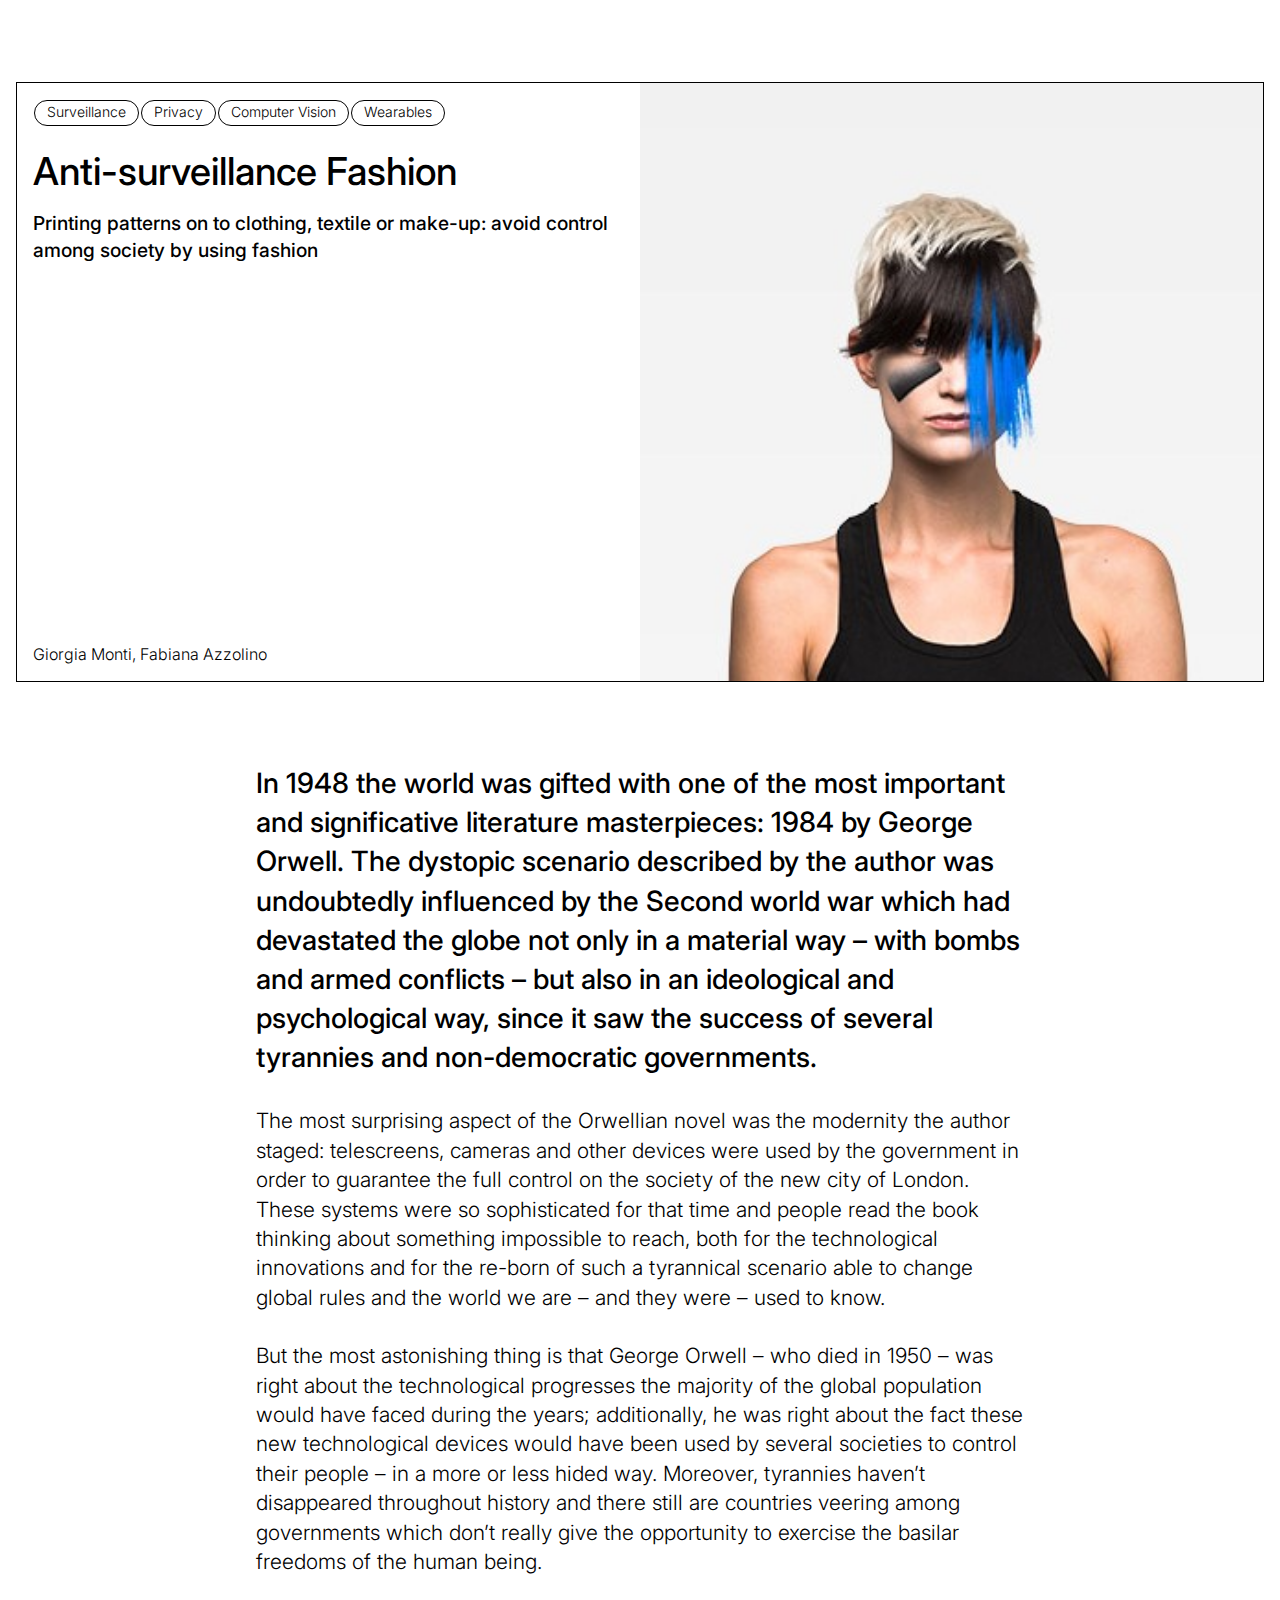
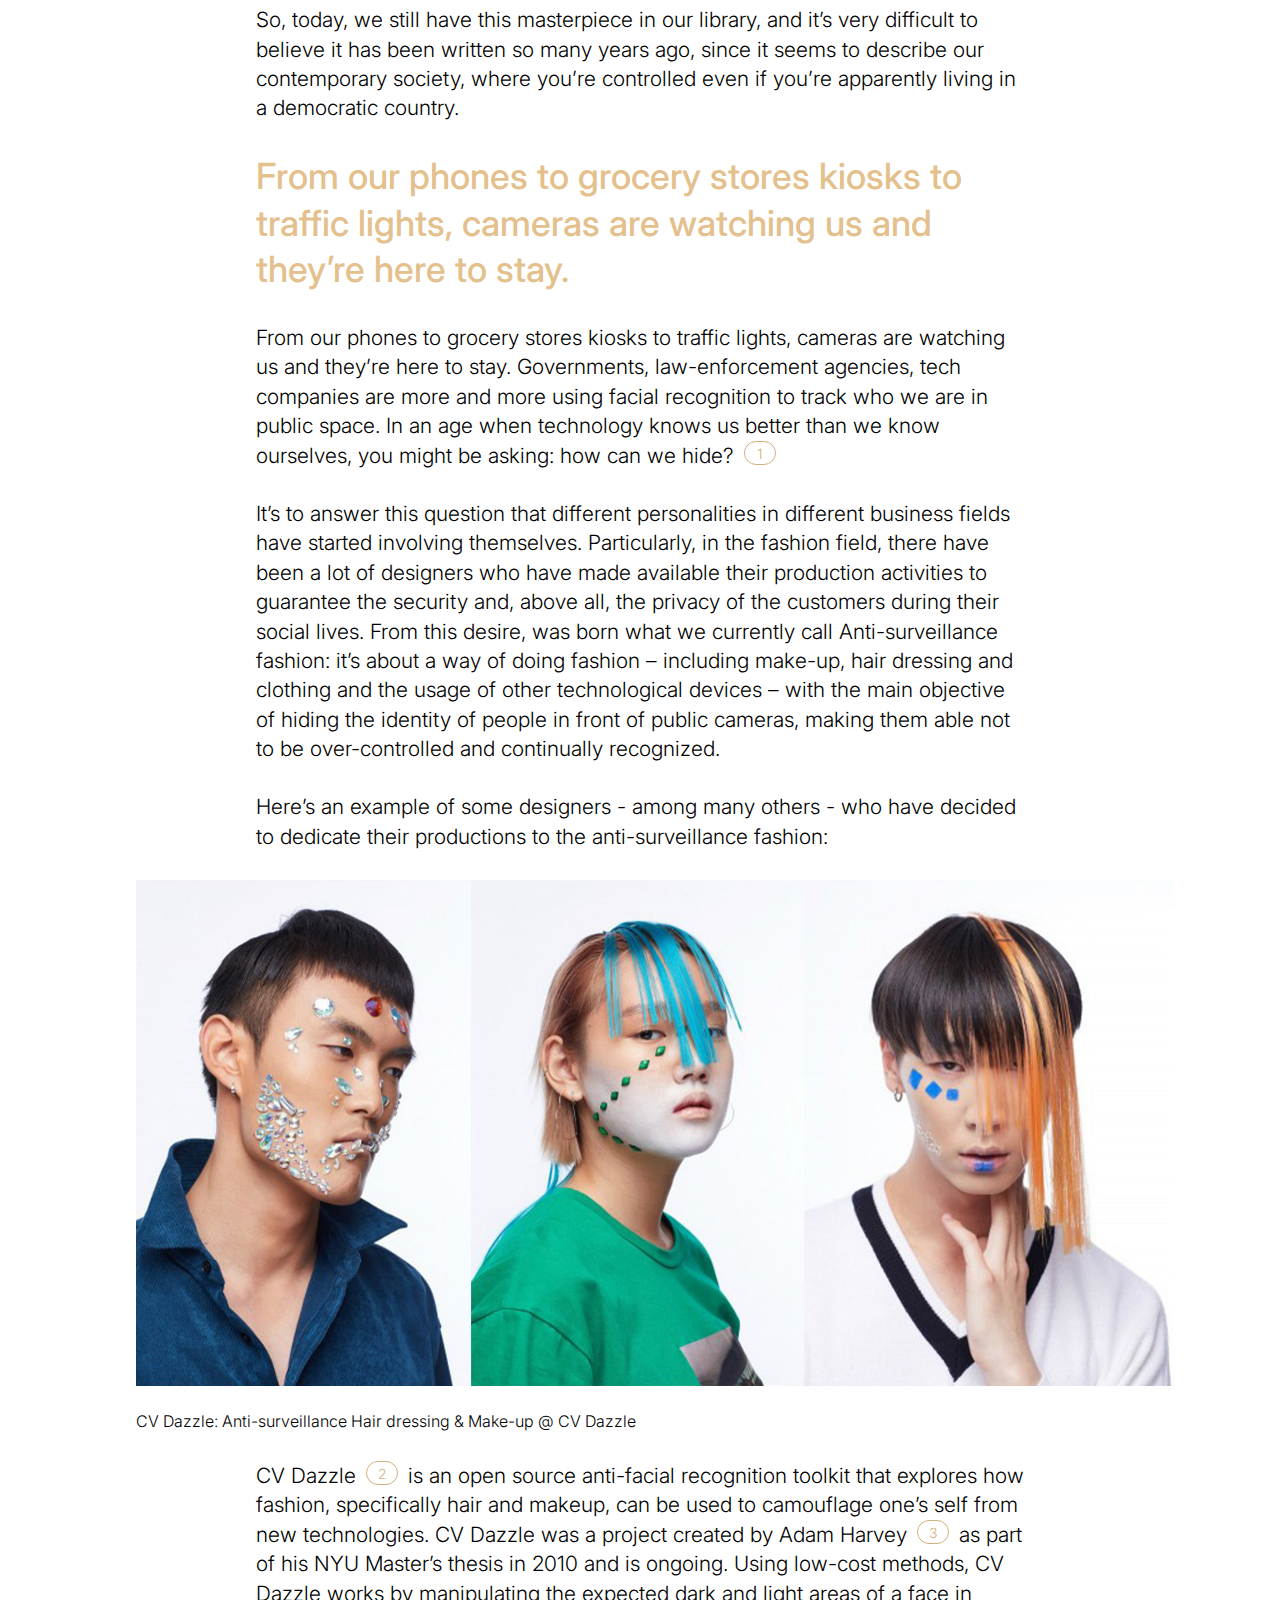
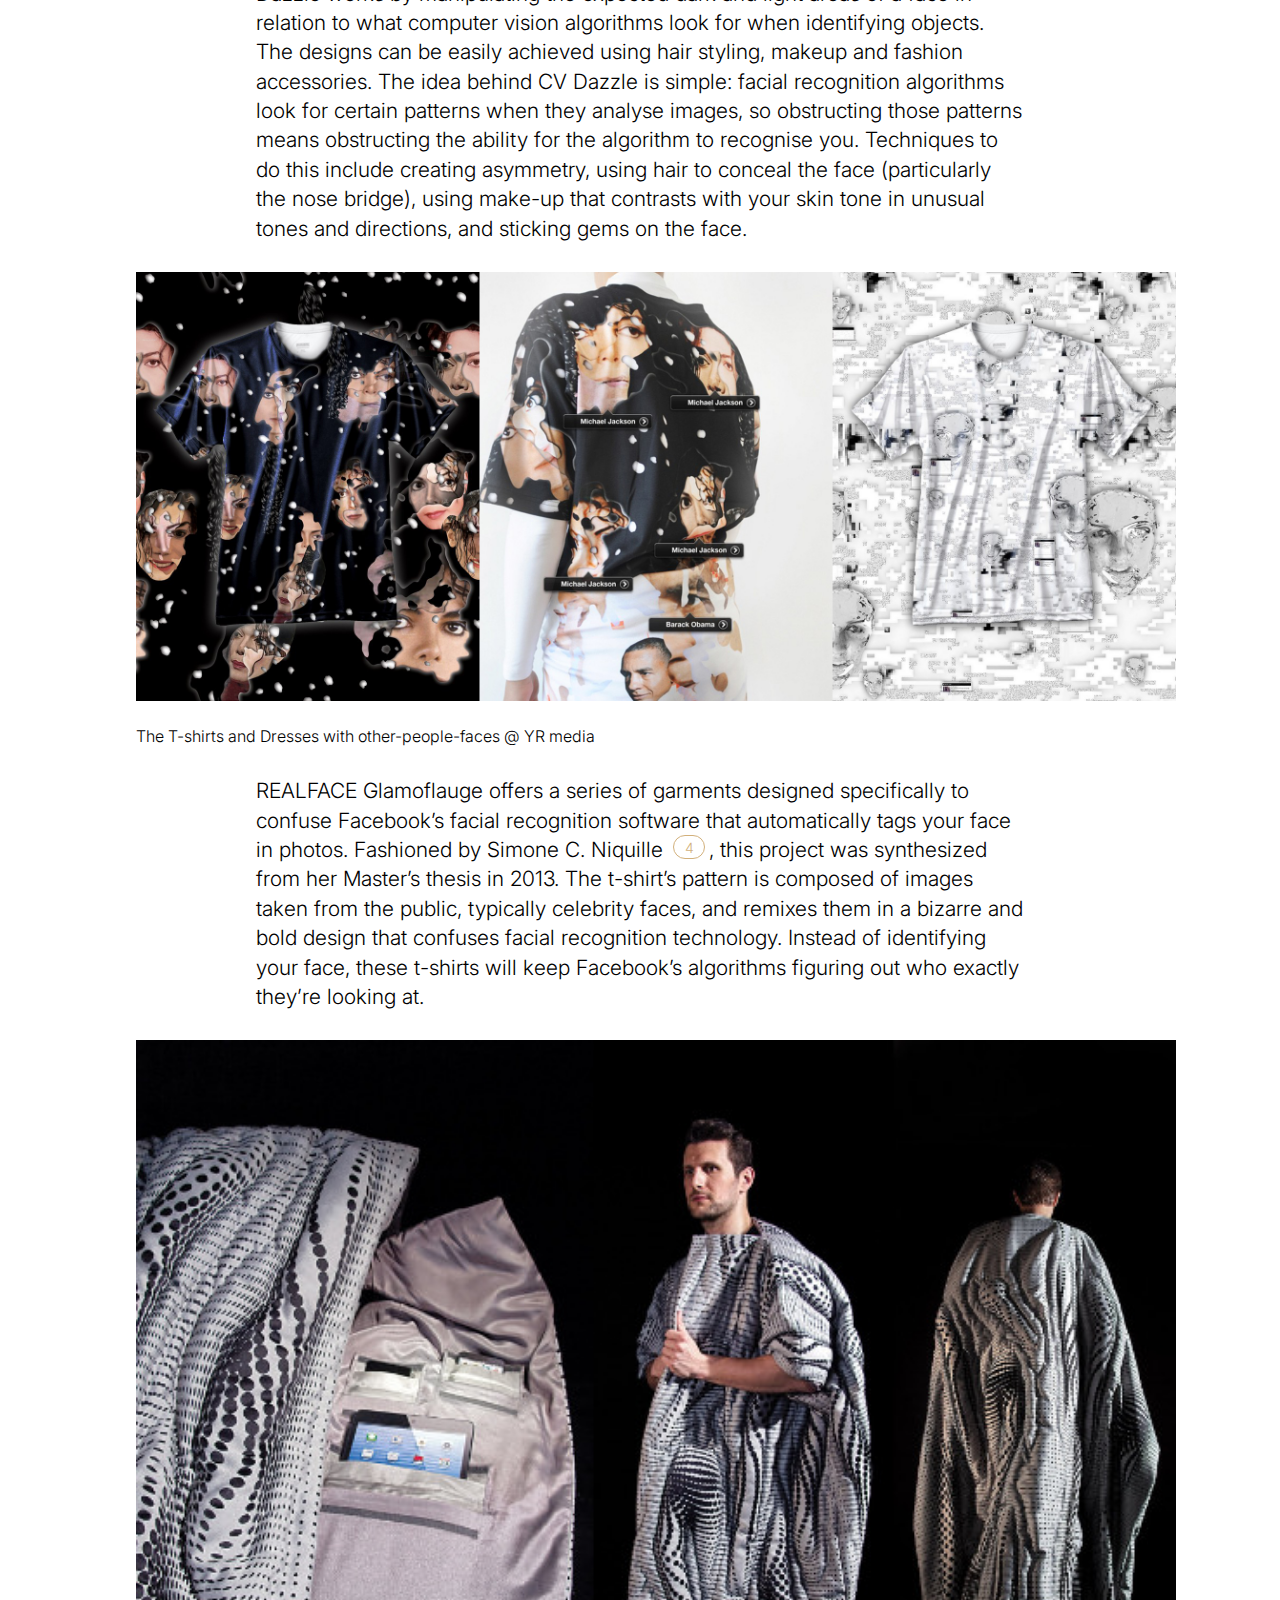
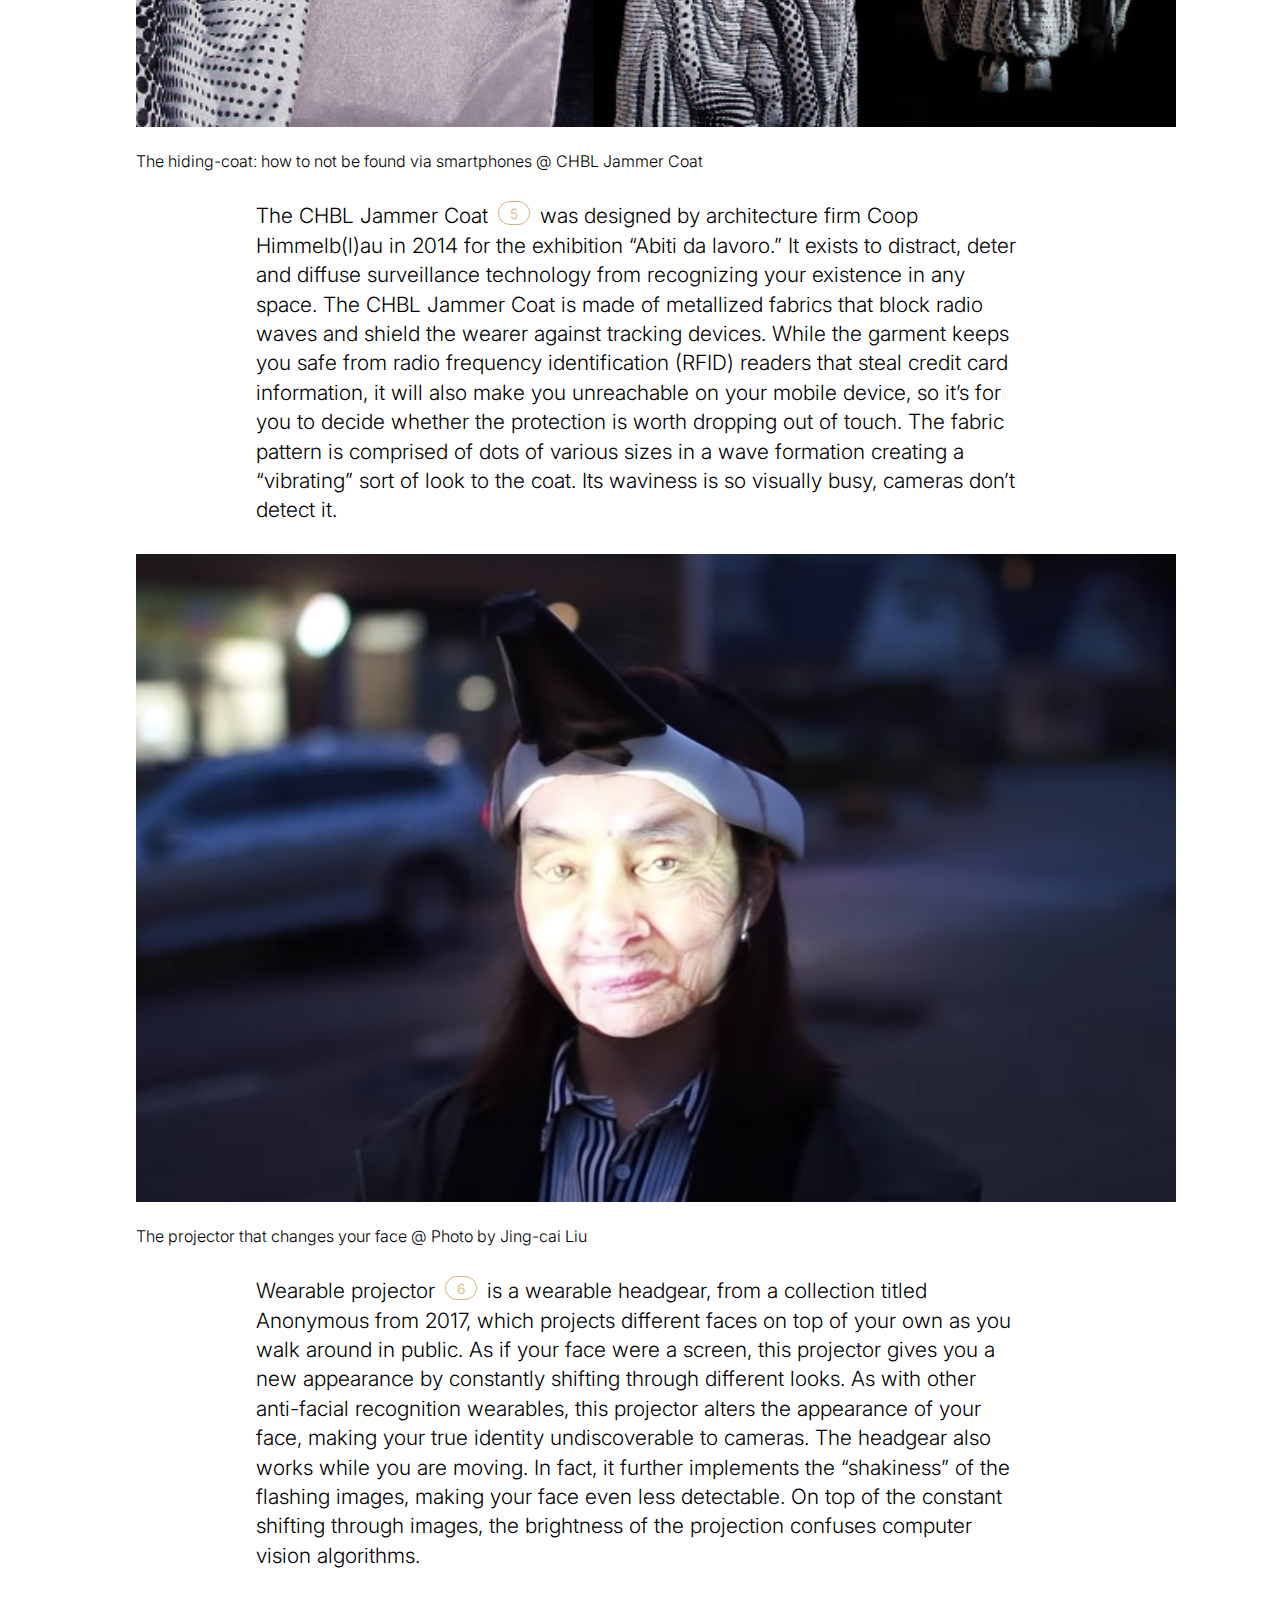
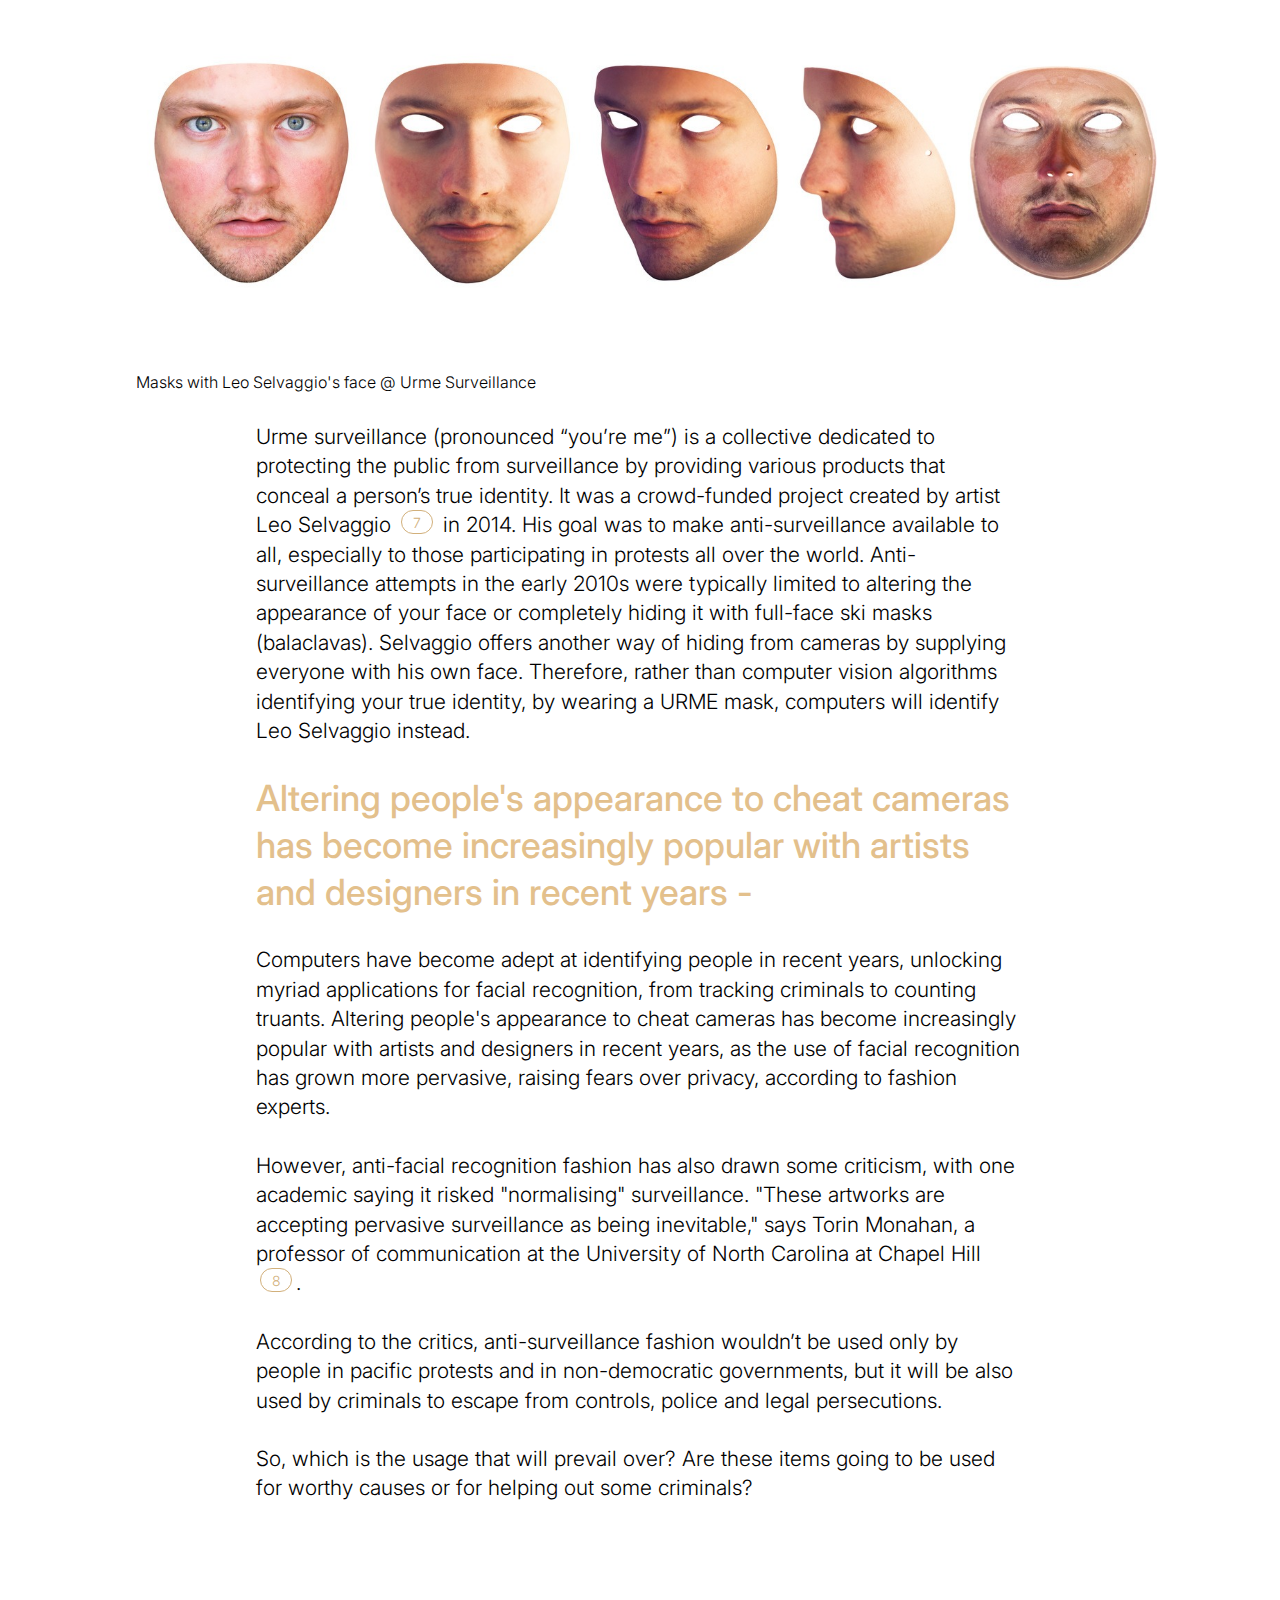
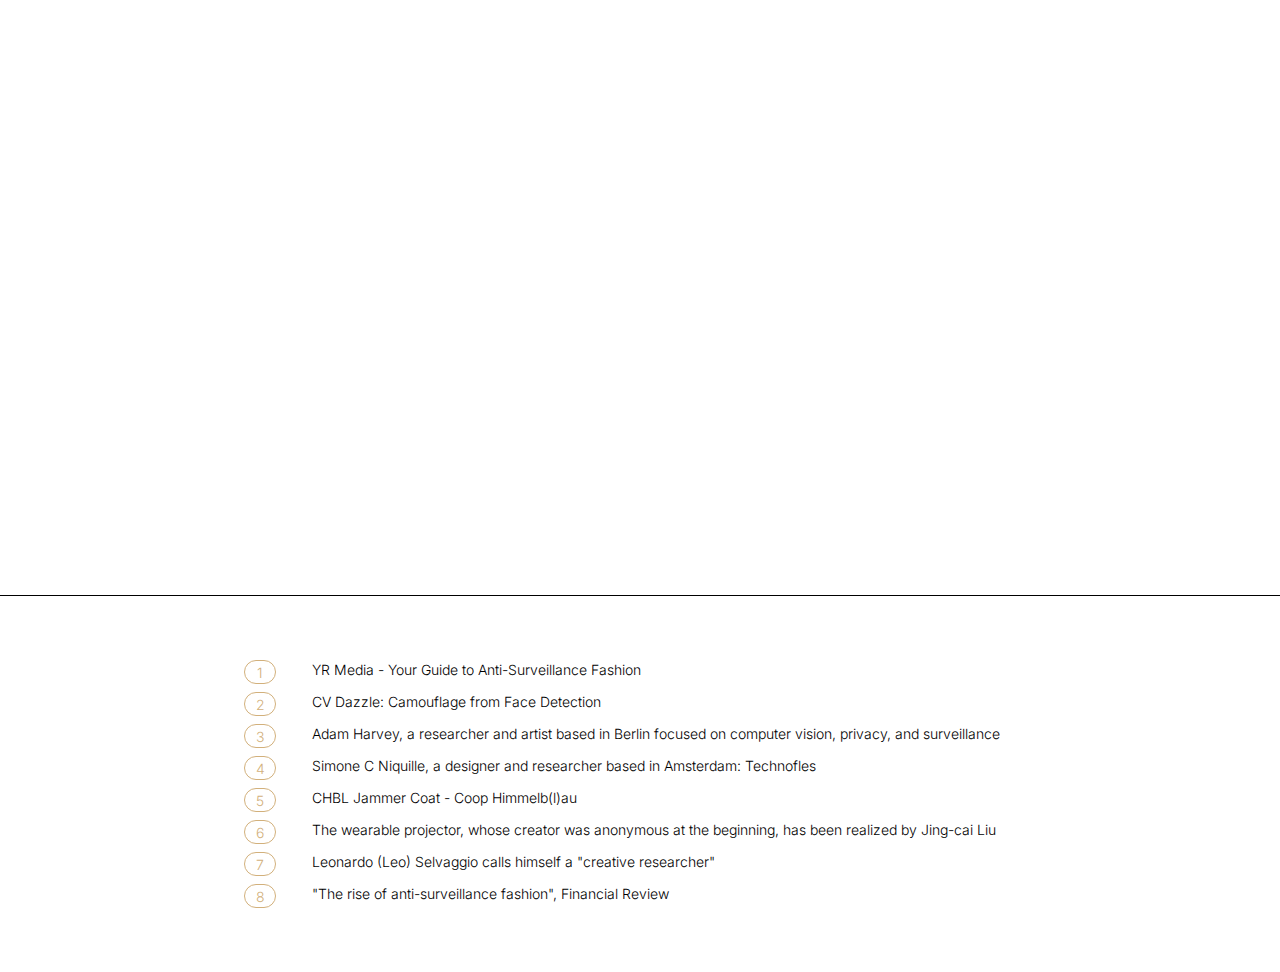
==== index.html @ 7fcd6064 "init" ====
<!DOCTYPE html>
<html lang="en">

<head>
	<meta charset="UTF-8" />
	<meta name="viewport" content="width=device-width, initial-scale=1.0" />
	<title>Anti-surveillance Fashion</title>
	<meta name="description" content="">

	<link rel="stylesheet" href="https://fonts.googleapis.com/css2?family=Inter:wght@300;500&display=swap">
	<link rel="stylesheet" href="css/style.css" />
	<link rel="stylesheet" href="css/colors.css" />

	<meta property="og:site_name" content="Networked Magazine">
	<meta property="og:url" content="micri2020.netlify.app">
	<meta property="og:title" content="Anti-surveillance Fashion">
	<meta property="og:description" content="Printing patterns on to clothing, textile or make-up: avoid control among society by using fashion">
	<meta property="og:type" content="website">
	<meta property="og:locale" content="en_US">
	<meta property="og:image" content="./assets/header_look1.jpg">

	<meta name="twitter:site" content="Networked Magazine">
	<meta name="twitter:title" content="Anti-surveillance Fashion">
	<meta name="twitter:description" content="Printing patterns on to clothing, textile or make-up: avoid control among society by using fashion">
	<meta name="twitter:creator" content="Gorgia Monti, Fabiana Azzolino">
	<meta name="twitter:card" content="summary">
	<meta name="twitter:image" content="./assets/header_look1.jpg">




</head>

<body>

	<header>
		<div class="header__content">

			<ul class="tags">
				<li>Surveillance</li>
				<li>Privacy</li>
				<li>Computer Vision</li>
				<li>Wearables</li>
			</ul>
			<h1>Anti-surveillance Fashion</h1>

			<h2>
				Printing patterns on to clothing, textile or make-up: avoid control among society by using fashion
			</h2>

			<p class="authors">
				<a href="mailto:giorgiamonts97@gmail.com">Giorgia Monti</a>,
				<a href="mailto:fabianaazzolino97@gmail.com">Fabiana Azzolino</a>
			</p>
		</div>
		<img class="header__cover" src="./assets/header_look1.jpg">
	</header>
	<article>
		<p class="intro">
			In 1948 the world was gifted with one of the most important and
			significative literature masterpieces: 1984 by George Orwell. The
			dystopic scenario described by the author was undoubtedly influenced by
			the Second world war which had devastated the globe not only in a
			material way – with bombs and armed conflicts – but also in an
			ideological and psychological way, since it saw the success of several
			tyrannies and non-democratic governments.
		</p>
		<p>
			The most surprising aspect of the Orwellian novel was the modernity the
			author staged: telescreens, cameras and other devices were used by the
			government in order to guarantee the full control on the society of the
			new city of London. These systems were so sophisticated for that time
			and people read the book thinking about something impossible to reach,
			both for the technological innovations and for the re-born of such a
			tyrannical scenario able to change global rules and the world we are –
			and they were – used to know.
		</p>

		<p>
			But the most astonishing thing is that George Orwell – who died in 1950
			– was right about the technological progresses the majority of the
			global population would have faced during the years; additionally, he
			was right about the fact these new technological devices would have been
			used by several societies to control their people – in a more or less
			hided way. Moreover, tyrannies haven’t disappeared throughout history
			and there still are countries veering among governments which don’t
			really give the opportunity to exercise the basilar freedoms of the
			human being.
		</p>

		<p>
			So, today, we still have this masterpiece in our library, and it’s very
			difficult to believe it has been written so many years ago, since it
			seems to describe our contemporary society, where you’re controlled even
			if you’re apparently living in a democratic country.
		</p>

		<h2 class="highlighted-text color__surveillance ">
			From our phones to grocery stores kiosks to traffic lights, cameras are
			watching us and they’re here to stay.
		</h2>

		<p>
			From our phones to grocery stores kiosks to traffic lights, cameras are
			watching us and they’re here to stay. Governments, law-enforcement
			agencies, tech companies are more and more using facial recognition to
			track who we are in public space. In an age when technology knows us
			better than we know ourselves, you might be asking: how can we hide?
			<a id="topnote1" href="#note1" class="note note__surveillance">1</a>
		</p>

		<p>
			It’s to answer this question that different personalities in different
			business fields have started involving themselves. Particularly, in the
			fashion field, there have been a lot of designers who have made
			available their production activities to guarantee the security and,
			above all, the privacy of the customers during their social lives. From
			this desire, was born what we currently call Anti-surveillance fashion:
			it’s about a way of doing fashion – including make-up, hair dressing and
			clothing and the usage of other technological devices – with the main
			objective of hiding the identity of people in front of public cameras,
			making them able not to be over-controlled and continually recognized.
		</p>

		<p>
			Here’s an example of some designers - among many others - who have
			decided to dedicate their productions to the anti-surveillance fashion:
		</p>

		<figure class="CV Dazzle">
			<img src="./assets/cv_dazzle.jpg" alt="CV Dazzle" />
			<figcaption>
				CV Dazzle: Anti-surveillance Hair dressing & Make-up @
				<a href="https://cvdazzle.com/">CV Dazzle</a>
			</figcaption>
		</figure>

		<p>
			CV Dazzle <a id="topnote2" href="#note2" class="note note__surveillance">2</a> is an open source
			anti-facial recognition toolkit that explores how fashion, specifically
			hair and makeup, can be used to camouflage one’s self from new
			technologies. CV Dazzle was a project created by Adam Harvey
			<a id="topnote3" href="#note3" class="note note__surveillance">3</a> as part of his NYU Master’s thesis
			in 2010 and is ongoing. Using low-cost methods, CV Dazzle works by
			manipulating the expected dark and light areas of a face in relation to
			what computer vision algorithms look for when identifying objects. The
			designs can be easily achieved using hair styling, makeup and fashion
			accessories. The idea behind CV Dazzle is simple: facial recognition
			algorithms look for certain patterns when they analyse images, so
			obstructing those patterns means obstructing the ability for the
			algorithm to recognise you. Techniques to do this include creating
			asymmetry, using hair to conceal the face (particularly the nose
			bridge), using make-up that contrasts with your skin tone in unusual
			tones and directions, and sticking gems on the face.
		</p>

		<figure class="Realface Glamouflage">
			<img src="./assets/realface_glamoflauge.jpg" alt="Realface Glamoflauge" />
			<figcaption>
				The T-shirts and Dresses with other-people-faces @
				<a href="https://yr.media/tech/guide-to-anti-surveillance-fashion/">YR media</a>
			</figcaption>
		</figure>

		<p>
			REALFACE Glamoflauge offers a series of garments designed specifically
			to confuse Facebook’s facial recognition software that automatically
			tags your face in photos. Fashioned by Simone C. Niquille
			<a id="topnote4" href="#note4" class="note note__surveillance">4</a>, this project was synthesized from
			her Master’s thesis in 2013. The t-shirt’s pattern is composed of images
			taken from the public, typically celebrity faces, and remixes them in a
			bizarre and bold design that confuses facial recognition technology.
			Instead of identifying your face, these t-shirts will keep Facebook’s
			algorithms figuring out who exactly they’re looking at.
		</p>

		<figure class="CHBL">
			<img src="./assets/chbl_jammer_coat.jpg" alt="The CHBL Jammer Coat" />
			<figcaption>
				The hiding-coat: how to not be found via smartphones @
				<a href="http://www.coop-himmelblau.at/architecture/projects/chbl-jammer-coat">CHBL Jammer Coat</a>
			</figcaption>
		</figure>

		<p>
			The CHBL Jammer Coat <a id="topnote5" href="#note5" class="note note__surveillance">5</a> was designed by
			architecture firm Coop Himmelb(l)au in 2014 for the exhibition “Abiti da
			lavoro.” It exists to distract, deter and diffuse surveillance
			technology from recognizing your existence in any space. The CHBL Jammer
			Coat is made of metallized fabrics that block radio waves and shield the
			wearer against tracking devices. While the garment keeps you safe from
			radio frequency identification (RFID) readers that steal credit card
			information, it will also make you unreachable on your mobile device, so
			it’s for you to decide whether the protection is worth dropping out of
			touch. The fabric pattern is comprised of dots of various sizes in a
			wave formation creating a “vibrating” sort of look to the coat. Its
			waviness is so visually busy, cameras don’t detect it.
		</p>

		<figure class="Wearable Projector">
			<img src="./assets/wearable_projector.jpeg" alt="Wearable Projector" />
			<figcaption>
				The projector that changes your face @ Photo by Jing-cai Liu
			</figcaption>
		</figure>

		<p>
			Wearable projector <a id="topnote6" href="#note6" class="note note__surveillance">6</a> is a wearable
			headgear, from a collection titled Anonymous from 2017, which projects
			different faces on top of your own as you walk around in public. As if
			your face were a screen, this projector gives you a new appearance by
			constantly shifting through different looks. As with other anti-facial
			recognition wearables, this projector alters the appearance of your
			face, making your true identity undiscoverable to cameras. The headgear
			also works while you are moving. In fact, it further implements the
			“shakiness” of the flashing images, making your face even less
			detectable. On top of the constant shifting through images, the
			brightness of the projection confuses computer vision algorithms.
		</p>

		<figure class="Urme">
			<img src="./assets/urme_surveillance.jpeg" alt="Urme Surveillance" />
			<figcaption>
				Masks with Leo Selvaggio's face @
				<a href="http://www.urmesurveillance.com/">Urme Surveillance</a>
			</figcaption>
		</figure>

		<p>
			Urme surveillance (pronounced “you’re me”) is a collective dedicated to
			protecting the public from surveillance by providing various products
			that conceal a person’s true identity. It was a crowd-funded project
			created by artist Leo Selvaggio <a id="topnote7" href="#note7" class="note note__surveillance">7</a> in
			2014. His goal was to make anti-surveillance available to all,
			especially to those participating in protests all over the world.
			Anti-surveillance attempts in the early 2010s were typically limited to
			altering the appearance of your face or completely hiding it with
			full-face ski masks (balaclavas). Selvaggio offers another way of hiding
			from cameras by supplying everyone with his own face. Therefore, rather
			than computer vision algorithms identifying your true identity, by
			wearing a URME mask, computers will identify Leo Selvaggio instead.
		</p>

		<h2 class="highlighted-text color__surveillance ">
			Altering people's appearance to cheat cameras has become increasingly
			popular with artists and designers in recent years -
		</h2>

		<p>
			Computers have become adept at identifying people in recent years,
			unlocking myriad applications for facial recognition, from tracking
			criminals to counting truants. Altering people's appearance to cheat
			cameras has become increasingly popular with artists and designers in
			recent years, as the use of facial recognition has grown more pervasive,
			raising fears over privacy, according to fashion experts.
		</p>

		<p>
			However, anti-facial recognition fashion has also drawn some criticism,
			with one academic saying it risked "normalising" surveillance. "These
			artworks are accepting pervasive surveillance as being inevitable," says
			Torin Monahan, a professor of communication at the University of North
			Carolina at Chapel Hill <a id="topnote8" href="#note8" class="note note__surveillance">8</a>.
		</p>

		<p>
			According to the critics, anti-surveillance fashion wouldn’t be used
			only by people in pacific protests and in non-democratic governments,
			but it will be also used by criminals to escape from controls, police
			and legal persecutions.
		</p>

		<p>
			So, which is the usage that will prevail over? Are these items going to
			be used for worthy causes or for helping out some criminals?
		</p>


		<iframe
		height="560"
		width="100%"
		frameborder="none"
		src="https://www.are.na/iulm-vms-2020/ultra-touch/embed"
		allowfullscreen
	  ></iframe>






	</article>
	<footer>
		<ul class="notes">
			<li>
				<a href="#topnote1" id="note1" class="note note__surveillance">1</a>
				<a href="https://yr.media/tech/guide-to-anti-surveillance-fashion/">
					YR Media - Your Guide to Anti-Surveillance Fashion</a>
			</li>
			<li>
				<a href="#topnote2" id="note2" class="note note__surveillance">2</a>
				<a href="https://cvdazzle.com/">CV Dazzle: Camouflage from Face Detection</a>
			</li>
			<li>
				<a href="#topnote3" id="note3" class="note note__surveillance">3</a>

				<a href="https://ahprojects.com/">Adam Harvey, a researcher and artist based in Berlin focused on
					computer vision, privacy, and surveillance</a>
			</li>
			<li>
				<a href="#topnote4" id="note4" class="note note__surveillance">4</a>
				<a href="https://technofle.sh/"> Simone C Niquille, a designer and researcher based in Amsterdam:
					Technofles</a>
			</li>
			<li>
				<a href="#topnote5" id="note5" class="note note__surveillance">5</a>
				<a href="http://www.coop-himmelblau.at/architecture/projects/chbl-jammer-coat">CHBL Jammer Coat - Coop
					Himmelb(l)au</a>
			</li>
			<li>
				<a href="#topnote6" id="note6" class="note note__surveillance">6</a>
				<a href="http://jingcailiu.com/?portfolio=wearable-face-projector">The wearable projector, whose creator
					was anonymous at the
					beginning, has been realized by Jing-cai Liu</a>
			</li>
			<li>
				<a href="#topnote7" id="note7" class="note note__surveillance">7</a>
				<a href="http://leoselvaggio.com/">
					Leonardo (Leo) Selvaggio calls himself a "creative researcher"</a>
			</li>
			<li>
				<a href="#topnote8" id="note8" class="note note__surveillance">8</a>
				<a
					href="https://www.afr.com/life-and-luxury/arts-and-culture/the-rise-of-anti-surveillance-fashion-20190927-p52voc">"The
					rise of anti-surveillance fashion", Financial Review</a>
			</li>
		</ul>
	</footer>

	</article>
</body>

</html>
---- css/style.css ----
html {
  scroll-behavior: smooth;
}

body {
  margin: 0;
  font-family: 'Inter', sans-serif;
  font-size: 21px;
	font-size: clamp(16px, 3vw, 21px);
  line-height: 1.4;
  font-weight: 300;
}

* {
	box-sizing: border-box;
}

nav {
	position: fixed;
	top:0;
	left: 0px;
	right: 0px;

	height: 48px;
	margin: 16px;


	display: flex;
	justify-content: center;
	align-items: center;

	overflow: hidden;
	z-index: 100;

	background-color: #fff;
	border-radius:6px;
	border: 1px solid black;
}

#nav--progress-bar {
  height: 100%;
  width: 0%;
  position: absolute;
  left:0;
  z-index: 0;
}


.nav__home{
	display: block;
  position: absolute;
  left: 16px;
  top: 13px;
  border: 1px solid currentColor;
  width: 22px;
  height: 22px;
  transition: all 0.3s ease;
  border-radius: 50%;
  z-index: 5;
}

.nav__home:hover{
  background-color: #222;

}

.nav__title {
  font-size: 21px;
  font-size: clamp(16px, 3vw, 21px);
  white-space: nowrap;
  overflow: hidden;
  text-overflow: ellipsis;
	font-weight: 300;
  margin: 0 16px;
  z-index: 5;
}

nav svg {
  vertical-align: middle;
  height: 30px;
  width: 30px;
}

.nav__prev {
  transform: scaleX(-1);
}
.nav__next {
   z-index: 5;
}







.about--icon{
  font-size: 15px;
  text-align: center;
  line-height: 25px;
  display: inline-block;
  vertical-align: middle;
  border: 1px solid black;
  border-radius: 50%;
  width: 25px;
  height: 25px;
  transition: all 0.3s ease;

}

.about--icon:hover{
  background: black;
  color: white;
}

header {
	display:flex;
	min-height: 500px;
	height: 66.66vmin;
	margin: 82px 16px;

	border: 1px solid currentColor;
}

.header__cover {
  width: 50%;
}

 header  img {
  object-fit: cover;
  object-position: center;
  margin: 0;
  padding: 0;
}

.header__content {
	width: 50%;
	display: flex;
	flex-direction: column;
	padding: 16px;

	/* padding-top:100px; */

}

header h1 {
  font-size: 42px;
  font-size: clamp(28px, 3vw, 74px);
  line-height: 1.2;
  font-weight: 500;
  margin: 0;

}

header h2 {
  font-size: 32px;
  font-size: clamp(19px, 1.5vw, 28px);
  font-weight: 500;
  max-width: 700px;
}

.authors {
  font-size: 16px;
  margin-top: auto;
  margin-bottom: 0;
}
.tags {
  margin-top: 0;
  display: flex;
  flex-wrap: wrap;
}

ul {
  list-style: none;
  padding-left: 0;
}

.tags li {
  margin: 1px;
  padding: 0 12px;
  border-radius: 15px;
  border: 1px solid currentColor;
  font-weight: 300;
  height: 26px;
  line-height: 22px;
  font-size: 14px;
}


article {
  max-width: 800px;
  margin: 0 auto;
  padding: 0 16px;
}

a {
  color: currentColor;
  text-decoration: none;
}
a:hover {
  text-decoration: none;
}

p {
  margin: 29px 0;
}

.intro {
  font-size: 28px;
  font-weight: 500;
}


.highlighted-text {
	font-size: clamp(24px, 3vw, 36px);

  line-height: 1.3;
  font-weight: 500;
  color: lightslategrey;

}

figure img {
  width: 100%;
  height: auto;
  max-height: 100vh;
  object-fit: cover;

}

figure {
  width: 1040px;
  transform: translateX(-120px);
  height: auto;
  display: block;
  margin: auto;
}

figcaption {
  font-size: 16px;
  margin: 16px auto;
  /* color: lightslategrey; */
}


.embed-content {
position: relative;
padding-bottom: 56.25%;
height: 0;
overflow: hidden;
max-width: 100%;
}

.embed-content iframe {
position: absolute;
top: 0;
left: 0;
width: 100%;
height: 100%;
}

/* Footer e annotazioni */

footer {
  border-top: 1px solid currentColor;
  margin-top: 96px;
  padding: 16px;
}

.note {
  display: inline-block;
  color: currentColor;
  border: 1px solid currentColor;
  border-radius: 16px;
  min-width: 32px;
  height: 24px;
  text-align: center;
  font-size: 14px;
  line-height: 24px;
  vertical-align: top;
  margin: 0 0.25rem;
}

.note:hover {
  /* background-color: currentColor;
  color: white; */
  text-decoration: none;
}


footer ul  {
  margin: 48px 0;
}

.notes li {
  max-width: 800px;
  display: flex;
  margin: 8px auto;
  font-size: 14px;
}

.notes li a {
  /* color: currentColor; */
}

.notes li .note {
  margin-right: 36px;
}

@media (max-width:1024px)  {
  figure {
    width: 100%;
    transform: translateX(0);
  }

  header {
    display: flex;
    flex-flow: row wrap;
	height: auto;
  margin: 82px 16px;

  }
  header .header__content,
  header .header__cover
{
	width: 100%;
  min-height: calc(50vh - 50px);

}




	/* editorial trick */
	h1 br{
		display: none;
  }
  
  h1 {
    font-size: 28px;
    font-size: clamp(28px, 3vw, 74px);
  }

  .intro {
    font-size: 24px;
    font-size: clamp(24px, 3vw, 36px);
  
    line-height: 1.3;
    font-weight: 500;
    
  }

  .note {

    vertical-align: middle;
    border-radius: 14px;
    min-width: 26px;
    height: 20px;

    font-size: 11px;
    line-height: 19px;

    margin: 0 0.25rem;
  }





}

@media (max-width:768px)  {
  .nav__prev{
    margin-left: 48px;
  }

  .nav__next{
    margin-right: 8px;
  }

}
---- css/colors.css ----
/*-------------------
/  Covers color
/-------------------*/

.bgcolor__violence {
    background-color: #EF233C;
  }
  
  .bgcolor__privacy {
    background-color: #000004;
  }
  
  .bgcolor__automation {
    background-color: #1E90FF;
  }
  
  .bgcolor__ml {
    background-color: #9cafb7;
  }
  
  .bgcolor__politics {
    background-color: #E6C229;
  }
  
  .bgcolor__cv {
    background-color: #16DB93;
  }
  
  .bgcolor__platforms {
    background-color: #37393e;
  }
  
  .bgcolor__labor {
    background-color: #FF6C47;
  }
  
  .bgcolor__surveillance {
    background-color: #E3C08C;
  }
  
  .bgcolor__wearables {
    background-color: #2eb8b3;
  }
  
  .bgcolor__ic {
    background-color: #c15398;
  }

  /*-------------------
/  Covers color
/-------------------*/

.color__violence {
  color: #EF233C;
}

.color__privacy {
  color: #000004;
}

.color__automation {
  color: #1E90FF;
}

.color__ml {
  color: #9cafb7;
}

.color__politics {
  color: #E6C229;
}

.color__cv {
  color: #16DB93;
}

.color__platforms {
  color: #37393e;
}

.color__labor {
  color: #FF6C47;
}

.color__surveillance {
  color: #E3C08C;
}

.color__wearables {
  color: #2eb8b3;
}

.color__ic {
  color: #c15398;
}

  /*-------------------
/  Note color
/-------------------*/

.note__violence {
  color: #EF233C;
  border: 1px solid #EF233C; 
}

.note__violence:hover {
background-color: #EF233C;
color: white; 
}

.note__privacy {
  color: #000004;
  border: 1px solid #000004; 
}

.note__privacy:hover {
background-color: #000004;
color: white; 
}

.note__automation {
  color: #1E90FF;
  border: 1px solid #1E90FF; 
}

.note__automation:hover {
background-color: #1E90FF;
color: white; 
}

.note__ml {
  color: #9cafb7;
  border: 1px solid #9cafb7; 
}

.note__ml:hover {
background-color: #9cafb7;
color: white; 
}

.note__politics {
  color: #D5B118;
  border: 1px solid #D5B118; 
}

.note__politics:hover {
background-color: #E6C229;
border: 1px solid #E6C229; 
color: white; 
}

.note__cv {
  color: #16DB93;
  border: 1px solid #16DB93; 
}

.note__cv:hover {
background-color: #16DB93;
color: white; 
}

.note__platforms {
  color: #37393e;
  border: 1px solid #37393e; 
}

.note__platforms:hover {
background-color: #37393e;
color: white; 
}

.note__labor {
  color: #FF6C47;
  border: 1px solid #FF6C47; 
}

.note__labor:hover {
background-color: #FF6C47;
color: white; 
}

.note__surveillance {
  color: #D2B07B;
  border: 1px solid #D2B07B; 
}

.note__surveillance:hover {
background-color: #D2B07B;
color: white; 
}

.note__wearables {
  color: #2eb8b3;
  border: 1px solid #2eb8b3; 
}

.note__wearables:hover {
background-color: #2eb8b3;
color: white; 
}

.note__ic {
  color: #c15398;
  border: 1px solid #c15398; 
}
.note__ic:hover {
background- .note__ic ;
color: white;color: 
}
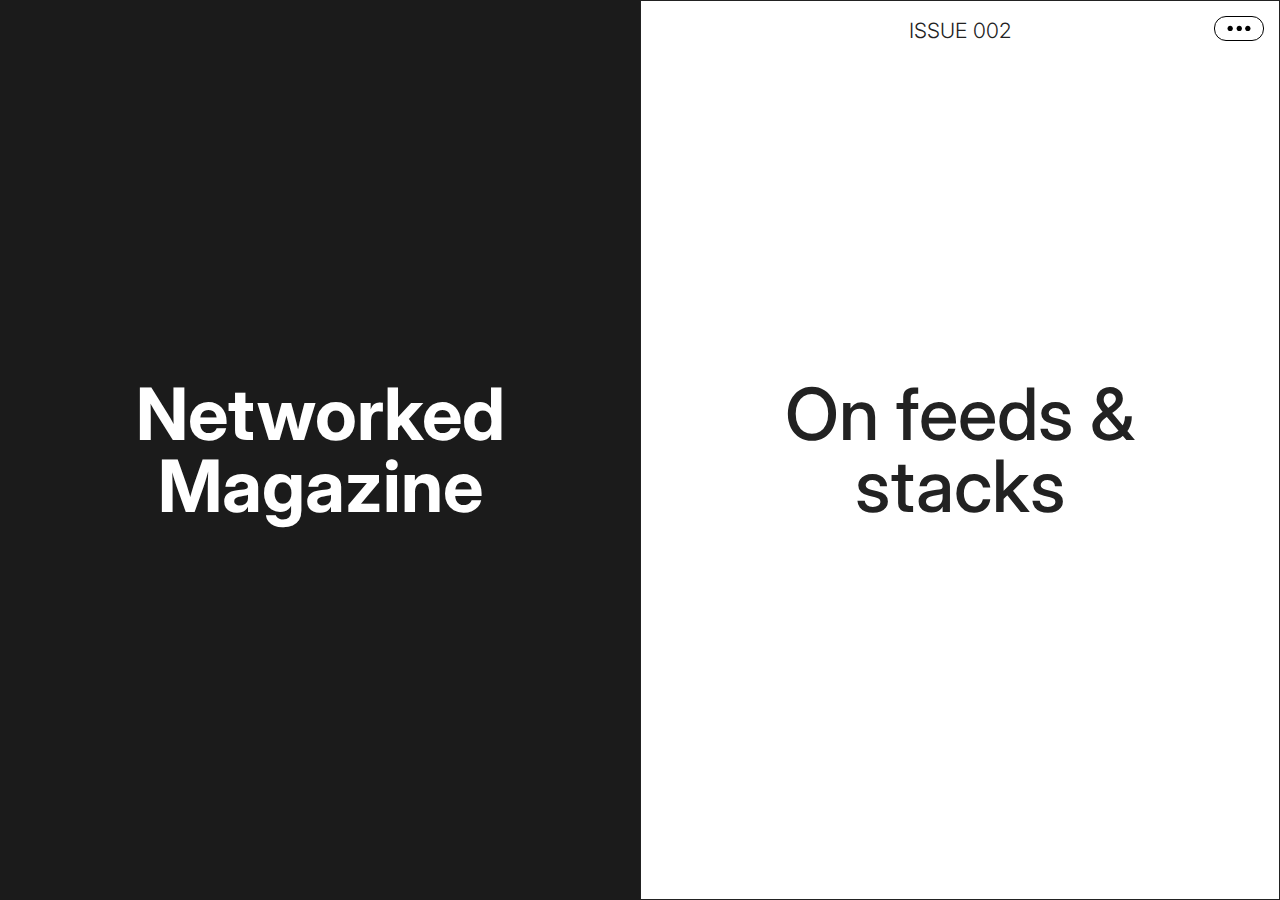
==== commit 2b8b9f6d: "grid article, markup cleanup" ====
--- a/index.html
+++ b/index.html
@@ -2,342 +2,45 @@
 <html lang="en">
 
 <head>
-	<meta charset="UTF-8" />
-	<meta name="viewport" content="width=device-width, initial-scale=1.0" />
-	<title>Anti-surveillance Fashion</title>
-	<meta name="description" content="">
+	<meta charset="UTF-8">
+	<meta name="viewport" content="width=device-width, initial-scale=1.0">
+	<title>M4gazine</title>
 
 	<link rel="stylesheet" href="https://fonts.googleapis.com/css2?family=Inter:wght@300;500&display=swap">
 	<link rel="stylesheet" href="css/style.css" />
-	<link rel="stylesheet" href="css/colors.css" />
+	<link rel="stylesheet" href="css/style_home2.css" />
 
-	<meta property="og:site_name" content="Networked Magazine">
-	<meta property="og:url" content="micri2020.netlify.app">
-	<meta property="og:title" content="Anti-surveillance Fashion">
-	<meta property="og:description" content="Printing patterns on to clothing, textile or make-up: avoid control among society by using fashion">
-	<meta property="og:type" content="website">
-	<meta property="og:locale" content="en_US">
-	<meta property="og:image" content="./assets/header_look1.jpg">
-
-	<meta name="twitter:site" content="Networked Magazine">
-	<meta name="twitter:title" content="Anti-surveillance Fashion">
-	<meta name="twitter:description" content="Printing patterns on to clothing, textile or make-up: avoid control among society by using fashion">
-	<meta name="twitter:creator" content="Gorgia Monti, Fabiana Azzolino">
-	<meta name="twitter:card" content="summary">
-	<meta name="twitter:image" content="./assets/header_look1.jpg">
-
-
-
+	<script src="/js/arena_home.js" defer></script>
+	<script src="/js/panelOverlay.js" defer></script>
 
 </head>
 
 <body>
+	<main>
+		<section id="channel-images">
+			<h1>Networked <br/>Magazine</h1>
+		</section>
+		<section id="channel-contents" data-wrapper>
+			<header class="intro">
+				<button id="toggle-panel" aria-expanded="false" aria-label="ToggleAbout">
+					<svg viewBox="0 0 80 50" fill="none" xmlns="http://www.w3.org/2000/svg">
+						<path fill="currentColor"
+							d="M53.3721 24.814C53.3721 28.0249 55.9751 30.6279 59.186 30.6279C62.397 30.6279 65 28.0249 65 24.814C65 21.603 62.397 19 59.186 19C55.9751 19 53.3721 21.603 53.3721 24.814Z" />
+						<path fill="currentColor"
+							d="M34.7674 24.814C34.7674 28.0249 37.3704 30.6279 40.5814 30.6279C43.7924 30.6279 46.3953 28.0249 46.3953 24.814C46.3953 21.603 43.7924 19 40.5814 19C37.3704 19 34.7674 21.603 34.7674 24.814Z" />
+						<path fill="currentColor"
+							d="M15 24.814C15 28.0249 17.603 30.6279 20.814 30.6279C24.0249 30.6279 26.6279 28.0249 26.6279 24.814C26.6279 21.603 24.0249 19 20.814 19C17.603 19 15 21.603 15 24.814Z" />
+					</svg>
+				</button>
 
-	<header>
-		<div class="header__content">
+				<h3 class="issue-number">issue 002</h3>
+				<h2 class="issue-title">On feeds & stacks</h2>
 
-			<ul class="tags">
-				<li>Surveillance</li>
-				<li>Privacy</li>
-				<li>Computer Vision</li>
-				<li>Wearables</li>
-			</ul>
-			<h1>Anti-surveillance Fashion</h1>
+			</header>
 
-			<h2>
-				Printing patterns on to clothing, textile or make-up: avoid control among society by using fashion
-			</h2>
+		</section>
 
-			<p class="authors">
-				<a href="mailto:giorgiamonts97@gmail.com">Giorgia Monti</a>,
-				<a href="mailto:fabianaazzolino97@gmail.com">Fabiana Azzolino</a>
-			</p>
-		</div>
-		<img class="header__cover" src="./assets/header_look1.jpg">
-	</header>
-	<article>
-		<p class="intro">
-			In 1948 the world was gifted with one of the most important and
-			significative literature masterpieces: 1984 by George Orwell. The
-			dystopic scenario described by the author was undoubtedly influenced by
-			the Second world war which had devastated the globe not only in a
-			material way – with bombs and armed conflicts – but also in an
-			ideological and psychological way, since it saw the success of several
-			tyrannies and non-democratic governments.
-		</p>
-		<p>
-			The most surprising aspect of the Orwellian novel was the modernity the
-			author staged: telescreens, cameras and other devices were used by the
-			government in order to guarantee the full control on the society of the
-			new city of London. These systems were so sophisticated for that time
-			and people read the book thinking about something impossible to reach,
-			both for the technological innovations and for the re-born of such a
-			tyrannical scenario able to change global rules and the world we are –
-			and they were – used to know.
-		</p>
-
-		<p>
-			But the most astonishing thing is that George Orwell – who died in 1950
-			– was right about the technological progresses the majority of the
-			global population would have faced during the years; additionally, he
-			was right about the fact these new technological devices would have been
-			used by several societies to control their people – in a more or less
-			hided way. Moreover, tyrannies haven’t disappeared throughout history
-			and there still are countries veering among governments which don’t
-			really give the opportunity to exercise the basilar freedoms of the
-			human being.
-		</p>
-
-		<p>
-			So, today, we still have this masterpiece in our library, and it’s very
-			difficult to believe it has been written so many years ago, since it
-			seems to describe our contemporary society, where you’re controlled even
-			if you’re apparently living in a democratic country.
-		</p>
-
-		<h2 class="highlighted-text color__surveillance ">
-			From our phones to grocery stores kiosks to traffic lights, cameras are
-			watching us and they’re here to stay.
-		</h2>
-
-		<p>
-			From our phones to grocery stores kiosks to traffic lights, cameras are
-			watching us and they’re here to stay. Governments, law-enforcement
-			agencies, tech companies are more and more using facial recognition to
-			track who we are in public space. In an age when technology knows us
-			better than we know ourselves, you might be asking: how can we hide?
-			<a id="topnote1" href="#note1" class="note note__surveillance">1</a>
-		</p>
-
-		<p>
-			It’s to answer this question that different personalities in different
-			business fields have started involving themselves. Particularly, in the
-			fashion field, there have been a lot of designers who have made
-			available their production activities to guarantee the security and,
-			above all, the privacy of the customers during their social lives. From
-			this desire, was born what we currently call Anti-surveillance fashion:
-			it’s about a way of doing fashion – including make-up, hair dressing and
-			clothing and the usage of other technological devices – with the main
-			objective of hiding the identity of people in front of public cameras,
-			making them able not to be over-controlled and continually recognized.
-		</p>
-
-		<p>
-			Here’s an example of some designers - among many others - who have
-			decided to dedicate their productions to the anti-surveillance fashion:
-		</p>
-
-		<figure class="CV Dazzle">
-			<img src="./assets/cv_dazzle.jpg" alt="CV Dazzle" />
-			<figcaption>
-				CV Dazzle: Anti-surveillance Hair dressing & Make-up @
-				<a href="https://cvdazzle.com/">CV Dazzle</a>
-			</figcaption>
-		</figure>
-
-		<p>
-			CV Dazzle <a id="topnote2" href="#note2" class="note note__surveillance">2</a> is an open source
-			anti-facial recognition toolkit that explores how fashion, specifically
-			hair and makeup, can be used to camouflage one’s self from new
-			technologies. CV Dazzle was a project created by Adam Harvey
-			<a id="topnote3" href="#note3" class="note note__surveillance">3</a> as part of his NYU Master’s thesis
-			in 2010 and is ongoing. Using low-cost methods, CV Dazzle works by
-			manipulating the expected dark and light areas of a face in relation to
-			what computer vision algorithms look for when identifying objects. The
-			designs can be easily achieved using hair styling, makeup and fashion
-			accessories. The idea behind CV Dazzle is simple: facial recognition
-			algorithms look for certain patterns when they analyse images, so
-			obstructing those patterns means obstructing the ability for the
-			algorithm to recognise you. Techniques to do this include creating
-			asymmetry, using hair to conceal the face (particularly the nose
-			bridge), using make-up that contrasts with your skin tone in unusual
-			tones and directions, and sticking gems on the face.
-		</p>
-
-		<figure class="Realface Glamouflage">
-			<img src="./assets/realface_glamoflauge.jpg" alt="Realface Glamoflauge" />
-			<figcaption>
-				The T-shirts and Dresses with other-people-faces @
-				<a href="https://yr.media/tech/guide-to-anti-surveillance-fashion/">YR media</a>
-			</figcaption>
-		</figure>
-
-		<p>
-			REALFACE Glamoflauge offers a series of garments designed specifically
-			to confuse Facebook’s facial recognition software that automatically
-			tags your face in photos. Fashioned by Simone C. Niquille
-			<a id="topnote4" href="#note4" class="note note__surveillance">4</a>, this project was synthesized from
-			her Master’s thesis in 2013. The t-shirt’s pattern is composed of images
-			taken from the public, typically celebrity faces, and remixes them in a
-			bizarre and bold design that confuses facial recognition technology.
-			Instead of identifying your face, these t-shirts will keep Facebook’s
-			algorithms figuring out who exactly they’re looking at.
-		</p>
-
-		<figure class="CHBL">
-			<img src="./assets/chbl_jammer_coat.jpg" alt="The CHBL Jammer Coat" />
-			<figcaption>
-				The hiding-coat: how to not be found via smartphones @
-				<a href="http://www.coop-himmelblau.at/architecture/projects/chbl-jammer-coat">CHBL Jammer Coat</a>
-			</figcaption>
-		</figure>
-
-		<p>
-			The CHBL Jammer Coat <a id="topnote5" href="#note5" class="note note__surveillance">5</a> was designed by
-			architecture firm Coop Himmelb(l)au in 2014 for the exhibition “Abiti da
-			lavoro.” It exists to distract, deter and diffuse surveillance
-			technology from recognizing your existence in any space. The CHBL Jammer
-			Coat is made of metallized fabrics that block radio waves and shield the
-			wearer against tracking devices. While the garment keeps you safe from
-			radio frequency identification (RFID) readers that steal credit card
-			information, it will also make you unreachable on your mobile device, so
-			it’s for you to decide whether the protection is worth dropping out of
-			touch. The fabric pattern is comprised of dots of various sizes in a
-			wave formation creating a “vibrating” sort of look to the coat. Its
-			waviness is so visually busy, cameras don’t detect it.
-		</p>
-
-		<figure class="Wearable Projector">
-			<img src="./assets/wearable_projector.jpeg" alt="Wearable Projector" />
-			<figcaption>
-				The projector that changes your face @ Photo by Jing-cai Liu
-			</figcaption>
-		</figure>
-
-		<p>
-			Wearable projector <a id="topnote6" href="#note6" class="note note__surveillance">6</a> is a wearable
-			headgear, from a collection titled Anonymous from 2017, which projects
-			different faces on top of your own as you walk around in public. As if
-			your face were a screen, this projector gives you a new appearance by
-			constantly shifting through different looks. As with other anti-facial
-			recognition wearables, this projector alters the appearance of your
-			face, making your true identity undiscoverable to cameras. The headgear
-			also works while you are moving. In fact, it further implements the
-			“shakiness” of the flashing images, making your face even less
-			detectable. On top of the constant shifting through images, the
-			brightness of the projection confuses computer vision algorithms.
-		</p>
-
-		<figure class="Urme">
-			<img src="./assets/urme_surveillance.jpeg" alt="Urme Surveillance" />
-			<figcaption>
-				Masks with Leo Selvaggio's face @
-				<a href="http://www.urmesurveillance.com/">Urme Surveillance</a>
-			</figcaption>
-		</figure>
-
-		<p>
-			Urme surveillance (pronounced “you’re me”) is a collective dedicated to
-			protecting the public from surveillance by providing various products
-			that conceal a person’s true identity. It was a crowd-funded project
-			created by artist Leo Selvaggio <a id="topnote7" href="#note7" class="note note__surveillance">7</a> in
-			2014. His goal was to make anti-surveillance available to all,
-			especially to those participating in protests all over the world.
-			Anti-surveillance attempts in the early 2010s were typically limited to
-			altering the appearance of your face or completely hiding it with
-			full-face ski masks (balaclavas). Selvaggio offers another way of hiding
-			from cameras by supplying everyone with his own face. Therefore, rather
-			than computer vision algorithms identifying your true identity, by
-			wearing a URME mask, computers will identify Leo Selvaggio instead.
-		</p>
-
-		<h2 class="highlighted-text color__surveillance ">
-			Altering people's appearance to cheat cameras has become increasingly
-			popular with artists and designers in recent years -
-		</h2>
-
-		<p>
-			Computers have become adept at identifying people in recent years,
-			unlocking myriad applications for facial recognition, from tracking
-			criminals to counting truants. Altering people's appearance to cheat
-			cameras has become increasingly popular with artists and designers in
-			recent years, as the use of facial recognition has grown more pervasive,
-			raising fears over privacy, according to fashion experts.
-		</p>
-
-		<p>
-			However, anti-facial recognition fashion has also drawn some criticism,
-			with one academic saying it risked "normalising" surveillance. "These
-			artworks are accepting pervasive surveillance as being inevitable," says
-			Torin Monahan, a professor of communication at the University of North
-			Carolina at Chapel Hill <a id="topnote8" href="#note8" class="note note__surveillance">8</a>.
-		</p>
-
-		<p>
-			According to the critics, anti-surveillance fashion wouldn’t be used
-			only by people in pacific protests and in non-democratic governments,
-			but it will be also used by criminals to escape from controls, police
-			and legal persecutions.
-		</p>
-
-		<p>
-			So, which is the usage that will prevail over? Are these items going to
-			be used for worthy causes or for helping out some criminals?
-		</p>
-
-
-		<iframe
-		height="560"
-		width="100%"
-		frameborder="none"
-		src="https://www.are.na/iulm-vms-2020/ultra-touch/embed"
-		allowfullscreen
-	  ></iframe>
-
-
-
-
-
-
-	</article>
-	<footer>
-		<ul class="notes">
-			<li>
-				<a href="#topnote1" id="note1" class="note note__surveillance">1</a>
-				<a href="https://yr.media/tech/guide-to-anti-surveillance-fashion/">
-					YR Media - Your Guide to Anti-Surveillance Fashion</a>
-			</li>
-			<li>
-				<a href="#topnote2" id="note2" class="note note__surveillance">2</a>
-				<a href="https://cvdazzle.com/">CV Dazzle: Camouflage from Face Detection</a>
-			</li>
-			<li>
-				<a href="#topnote3" id="note3" class="note note__surveillance">3</a>
-
-				<a href="https://ahprojects.com/">Adam Harvey, a researcher and artist based in Berlin focused on
-					computer vision, privacy, and surveillance</a>
-			</li>
-			<li>
-				<a href="#topnote4" id="note4" class="note note__surveillance">4</a>
-				<a href="https://technofle.sh/"> Simone C Niquille, a designer and researcher based in Amsterdam:
-					Technofles</a>
-			</li>
-			<li>
-				<a href="#topnote5" id="note5" class="note note__surveillance">5</a>
-				<a href="http://www.coop-himmelblau.at/architecture/projects/chbl-jammer-coat">CHBL Jammer Coat - Coop
-					Himmelb(l)au</a>
-			</li>
-			<li>
-				<a href="#topnote6" id="note6" class="note note__surveillance">6</a>
-				<a href="http://jingcailiu.com/?portfolio=wearable-face-projector">The wearable projector, whose creator
-					was anonymous at the
-					beginning, has been realized by Jing-cai Liu</a>
-			</li>
-			<li>
-				<a href="#topnote7" id="note7" class="note note__surveillance">7</a>
-				<a href="http://leoselvaggio.com/">
-					Leonardo (Leo) Selvaggio calls himself a "creative researcher"</a>
-			</li>
-			<li>
-				<a href="#topnote8" id="note8" class="note note__surveillance">8</a>
-				<a
-					href="https://www.afr.com/life-and-luxury/arts-and-culture/the-rise-of-anti-surveillance-fashion-20190927-p52voc">"The
-					rise of anti-surveillance fashion", Financial Review</a>
-			</li>
-		</ul>
-	</footer>
-
-	</article>
+	</main>
 </body>
 
 </html>--- a/css/style.css
+++ b/css/style.css
@@ -249,6 +249,7 @@
 height: 0;
 overflow: hidden;
 max-width: 100%;
+margin: 42px 0;
 }
 
 .embed-content iframe {
@@ -258,6 +259,22 @@
 width: 100%;
 height: 100%;
 }
+
+
+/* Quotes */
+
+.quote {
+	border-left: 1px solid #ccc;
+	padding: 0 1em;
+}
+
+.quote h2 {
+	font-style: italic;
+	font-weight: 300;
+	margin
+
+}
+
 
 /* Footer e annotazioni */
 
@@ -335,7 +352,7 @@
 	h1 br{
 		display: none;
   }
-  
+
   h1 {
     font-size: 28px;
     font-size: clamp(28px, 3vw, 74px);
@@ -344,10 +361,10 @@
   .intro {
     font-size: 24px;
     font-size: clamp(24px, 3vw, 36px);
-  
+
     line-height: 1.3;
     font-weight: 500;
-    
+
   }
 
   .note {
--- a/css/style_home2.css
+++ b/css/style_home2.css
@@ -0,0 +1,275 @@
+html,
+body{
+	font-size: 16px;
+	font-weight: 300;
+}
+
+/* Main */
+
+main {
+    display: flex;
+    overflow-y: hidden;
+    height: 100vh;
+
+
+	/* column, column-reverse, row, row-reverse ! */
+	flex-direction: row;
+}
+
+main > section{
+	flex: 1 0 50%;
+}
+
+#channel-images {
+	position: relative;
+	background: #222;
+	display:flex;
+	align-items: center;
+	justify-content: center;
+}
+#channel-images h1{
+
+	font-size: 8vmin;
+	text-align: center;
+	color:white;
+	line-height: 1;
+	padding: 0 50px;
+	z-index:100;
+}
+#channel-images::after{
+	content:'';
+	position: absolute;
+	z-index:90;
+	top:0;
+	bottom: 0;
+	left: 0;
+	right:0;
+	background-color: rgba(0,0,0,0.2);
+}
+
+#channel-images figure {
+	transform: none;
+	position: absolute;
+
+	/* not good */
+
+	/* top: 50%;
+	left: 25%;
+	padding: 0 64px; */
+
+	opacity: 0;
+	transition: opacity 0.5s ease;
+}
+
+#channel-images figure img {
+	height: 600px;
+	object-fit: contain;
+	max-width: 100%;
+}
+
+.is-inview {
+	opacity: 1!important;
+}
+
+#channel-contents{
+	position: relative;
+	z-index: 10;
+	background: white;
+	padding: 0;
+	 overflow-y: scroll;
+}
+
+/* Header */
+
+header {
+	height: 100%;
+    margin: 0;
+    display: flex;
+    flex-direction: column;
+	align-items: center;
+	justify-content: center;
+    padding: 16px;
+    color: #222;
+}
+
+header .issue-title{
+	font-size: 8vmin;
+	text-align: center;
+	font-weight: 500;
+	line-height: 1;
+	padding: 0 50px;
+	z-index:100;
+	margin: 0;
+	margin: 0;
+}
+header .issue-number{
+	position: absolute;
+	top:16px;
+	font-size: 21px;
+	text-transform:uppercase;
+	font-weight: 300;
+	margin: 0;
+
+
+}
+.flex--bottom {
+    margin-top: auto;
+    margin-bottom: 0;
+}
+
+
+#toggle-panel {
+    position: absolute;
+    top: 16px;
+	right: 16px;
+    width: 50px;
+    height: 25px;
+    cursor: pointer;
+    background: white;
+    border: 1px solid currentColor;
+    border-radius: 12px;
+    transition: background-color 0.5s ease, color 0.5s ease;
+}
+
+input:focus,
+button:focus {
+    outline: none;
+}
+
+#toggle-panel svg {
+    width: 100%;
+    height: 100%;
+    position: absolute;
+    top: 0;
+    left: 0;
+}
+
+#toggle-panel:hover {
+    background-color: #ddd;
+}
+
+#toggle-panel[aria-expanded="true"] {
+    color: #eee;
+    background-color: #222;
+    border: none;
+}
+
+
+/* About */
+
+.about {
+	height: 90vh;
+	color: black;
+	background-color: white;
+	padding: 16px;
+
+	display: flex;
+	flex-direction: column;
+	justify-content: flex-end;
+	opacity: 1;
+
+	transform: translateX(100%);
+	/* transition: opacity 1s ease; */
+	transition: transform 1s ease;
+}
+
+.active {
+	/* opacity: 1; */
+	transform: translateX(0);
+}
+
+.about > * {
+		max-width: 70ch;
+}
+
+dl {
+
+	display: flex;
+	flex-wrap: wrap;
+	font-weight: 300;
+	margin: 0;
+	margin-top: 32px;
+  }
+
+  dt {
+	flex-basis: 25%;
+
+  }
+  dd {
+	margin-left: auto;
+	flex-basis: 75%;
+  }
+
+  .students li {
+	  width: auto;
+	  display: inline;
+	}
+
+	.students > li:after {
+		content: ', ';
+		white-space: pre;
+	}
+
+	.students > li:last-of-type:after {
+	content: '';
+	white-space: pre;
+  }
+
+/* Cards */
+
+.article-card {
+    min-height: 40vh;
+    padding: 16px;
+    border: 1px solid black;
+    border-top: none;
+    display: flex;
+	flex-direction: column;
+}
+
+.article-card ul {
+	margin: 0;
+}
+
+#channel-contents > *:last-child {
+    margin-bottom: 40vh;
+}
+
+.card--title {
+	flex: 1;
+	font-weight: 500;
+	margin: 8px 0;
+	max-width: 45ch;
+}
+
+h2.card--title  {
+	font-size: 36px;
+    font-size: clamp(32px, 4vw, 49px);
+    line-height: 1;
+    font-weight: 500;
+}
+
+.card--info{
+	display: flex;
+	align-items: flex-end;
+}
+
+.card--info > * {
+	flex-basis: 50%;
+	flex-grow: 0.5;
+	margin: 0;
+}
+
+.card--description {
+	justify-self: flex-end;
+
+	flex-shrink: 1;
+	margin: 0;
+	font-size: 16px;
+	font-weight: 300;
+	max-width: 45ch;
+}
+
+.card--author {
+	flex-shrink: 0;
+	margin-bottom: 0;
+}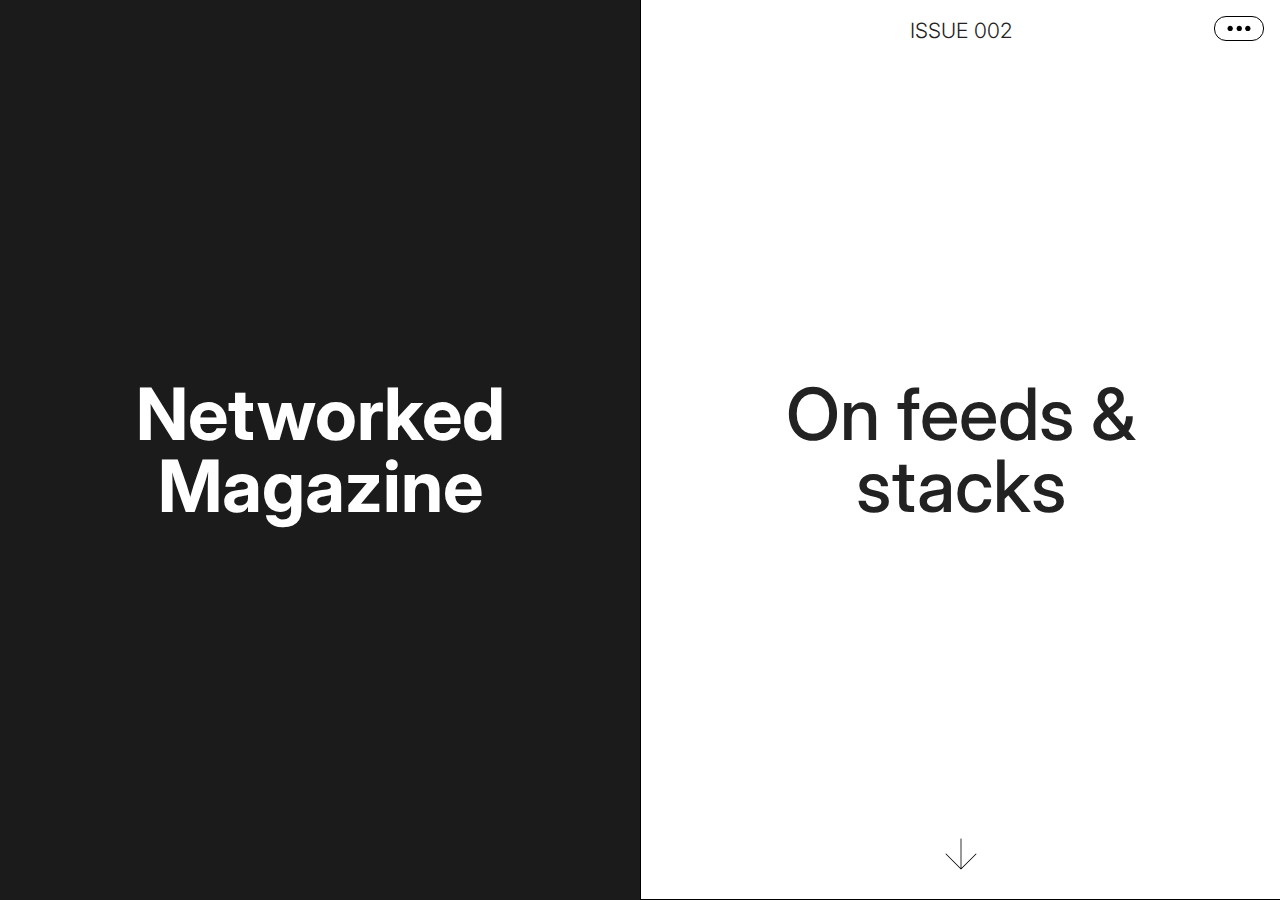
==== commit d7aa530c: "stretched link, header border, svg arrow, scroll down arrow" ====
--- a/index.html
+++ b/index.html
@@ -8,7 +8,7 @@
 
 	<link rel="stylesheet" href="https://fonts.googleapis.com/css2?family=Inter:wght@300;500&display=swap">
 	<link rel="stylesheet" href="css/style.css" />
-	<link rel="stylesheet" href="css/style_home2.css" />
+	<link rel="stylesheet" href="css/style_home.css" />
 
 	<script src="/js/arena_home.js" defer></script>
 	<script src="/js/panelOverlay.js" defer></script>
@@ -35,6 +35,7 @@
 
 				<h3 class="issue-number">issue 002</h3>
 				<h2 class="issue-title">On feeds & stacks</h2>
+				<svg class="scroll-down" xmlns="http://www.w3.org/2000/svg" viewBox="0 0 100 125" xml:space="preserve"><path d="M49.2921143,88.2061768l0.0008545,0.0008545c0.0959473,0.0959473,0.2069702,0.1669922,0.3249512,0.2158203  C49.7357788,88.4716797,49.8644409,88.5,50,88.5s0.2642822-0.0283203,0.3820801-0.0770874  c0.117981-0.0488281,0.2290039-0.1199341,0.3249512-0.2158813l0.0008545-0.0008545l37.4991455-37.4991455  c0.390625-0.390625,0.390625-1.0234375,0-1.4140625s-1.0234375-0.390625-1.4140625,0L51,85.0859375V12.5  c0-0.5522461-0.4472656-1-1-1s-1,0.4477539-1,1v72.5859375L13.2070313,49.2929688  c-0.390625-0.390625-1.0234375-0.390625-1.4140625,0s-0.390625,1.0234375,0,1.4140625L49.2921143,88.2061768z"/></svg>
 
 			</header>
 
--- a/css/style.css
+++ b/css/style.css
@@ -119,7 +119,7 @@
 	height: 66.66vmin;
 	margin: 82px 16px;
 
-	border: 1px solid currentColor;
+	/* border: 1px solid currentColor; */
 }
 
 .header__cover {
@@ -334,7 +334,7 @@
     display: flex;
     flex-flow: row wrap;
 	height: auto;
-  margin: 82px 16px;
+  	margin: 82px 16px;
 
   }
   header .header__content,
--- a/css/style_home.css
+++ b/css/style_home.css
@@ -0,0 +1,312 @@
+html,
+body{
+	font-size: 16px;
+	font-weight: 300;
+}
+
+/* Main */
+
+main {
+    display: flex;
+    overflow-y: hidden;
+    height: 100vh;
+
+
+	/* column, column-reverse, row, row-reverse ! */
+	flex-direction: row;
+}
+
+main > section{
+	flex: 1 0 50%;
+}
+
+#channel-images {
+	position: relative;
+	background: #222;
+	display:flex;
+	align-items: center;
+	justify-content: center;
+}
+#channel-images h1{
+
+	font-size: 8vmin;
+	text-align: center;
+	color:white;
+	line-height: 1;
+	padding: 0 50px;
+	z-index:100;
+}
+#channel-images::after{
+	content:'';
+	position: absolute;
+	z-index:90;
+	top:0;
+	bottom: 0;
+	left: 0;
+	right:0;
+	background-color: rgba(0,0,0,0.2);
+}
+
+#channel-images figure {
+	transform: none;
+	position: absolute;
+
+	/* not good */
+
+	/* top: 50%;
+	left: 25%;
+	padding: 0 64px; */
+
+	opacity: 0;
+	transition: opacity 0.5s ease;
+}
+
+#channel-images figure img {
+	height: 600px;
+	object-fit: contain;
+	max-width: 100%;
+}
+
+.is-inview {
+	opacity: 1!important;
+}
+
+#channel-contents{
+	position: relative;
+	z-index: 10;
+	background: white;
+	padding: 0;
+	 overflow-y: scroll;
+}
+
+/* Header */
+
+header {
+	height: 100%;
+    margin: 0;
+    display: flex;
+    flex-direction: column;
+	align-items: center;
+	justify-content: center;
+    padding: 16px;
+	color: #222;
+	border-bottom: 1px solid black;
+	border-left: 1px solid black;
+}
+
+header .issue-title{
+	font-size: 8vmin;
+	text-align: center;
+	font-weight: 500;
+	line-height: 1;
+	padding: 0 50px;
+	z-index:100;
+	margin: 0;
+	margin: 0;
+}
+header .issue-number{
+	position: absolute;
+	top:16px;
+	font-size: 21px;
+	text-transform:uppercase;
+	font-weight: 300;
+	margin: 0;
+
+
+}
+
+header .scroll-down {
+	position: absolute;
+	width: 50px;
+	height: 50px;
+	bottom: 16px;
+}
+.flex--bottom {
+    margin-top: auto;
+    margin-bottom: 0;
+}
+
+
+#toggle-panel {
+    position: absolute;
+    top: 16px;
+	right: 16px;
+    width: 50px;
+    height: 25px;
+    cursor: pointer;
+    background: white;
+    border: 1px solid currentColor;
+    border-radius: 12px;
+    transition: background-color 0.5s ease, color 0.5s ease;
+}
+
+input:focus,
+button:focus {
+    outline: none;
+}
+
+#toggle-panel svg {
+    width: 100%;
+    height: 100%;
+    position: absolute;
+    top: 0;
+    left: 0;
+}
+
+#toggle-panel:hover {
+    background-color: #ddd;
+}
+
+#toggle-panel[aria-expanded="true"] {
+    color: #eee;
+    background-color: #222;
+    border: none;
+}
+
+
+/* About */
+
+.about {
+	height: 90vh;
+	color: black;
+	background-color: white;
+	padding: 16px;
+
+	display: flex;
+	flex-direction: column;
+	justify-content: flex-end;
+	opacity: 1;
+
+	transform: translateX(100%);
+	/* transition: opacity 1s ease; */
+	transition: transform 1s ease;
+}
+
+.active {
+	/* opacity: 1; */
+	transform: translateX(0);
+}
+
+.about > * {
+		max-width: 70ch;
+}
+
+dl {
+
+	display: flex;
+	flex-wrap: wrap;
+	font-weight: 300;
+	margin: 0;
+	margin-top: 32px;
+  }
+
+  dt {
+	flex-basis: 25%;
+
+  }
+  dd {
+	margin-left: auto;
+	flex-basis: 75%;
+  }
+
+  	.students li {
+	  	width: auto;
+	  	display: inline;
+	}
+
+	.students > li:after {
+		content: ', ';
+		white-space: pre;
+	}
+
+	.students > li:last-of-type:after {
+		content: '';
+		white-space: pre;
+  }
+
+/* Cards */
+
+.article-card {
+	position: relative;
+    min-height: 40vh;
+    padding: 16px;
+    border: 1px solid black;
+	border-top: none;
+	border-right: none;
+    display: flex;
+	flex-direction: column;
+}
+
+.article-card--header {
+	display: flex;
+}
+
+.arrow-link {
+	opacity: 0;
+	transition: opacity 0.5s ease;
+	width: 32px;
+	height: 32px;
+	margin-left: auto;
+}
+
+.article-card:hover .arrow-link {
+	opacity: 1;
+}
+
+.article-card ul {
+	margin: 0;
+}
+
+#channel-contents > *:last-child {
+    margin-bottom: 40vh;
+}
+
+.card--title {
+	flex: 1;
+	font-weight: 500;
+	margin: 8px 0;
+	max-width: 45ch;
+}
+
+h2.card--title  {
+	font-size: 36px;
+    font-size: clamp(32px, 4vw, 49px);
+    line-height: 1;
+    font-weight: 500;
+}
+
+.card--info{
+	display: flex;
+	align-items: flex-end;
+}
+
+.card--info > * {
+	flex-basis: 50%;
+	flex-grow: 0.5;
+	margin: 0;
+}
+
+.card--description {
+	justify-self: flex-end;
+
+	flex-shrink: 1;
+	margin: 0;
+	font-size: 16px;
+	font-weight: 300;
+	max-width: 45ch;
+}
+
+.card--author {
+	flex-shrink: 0;
+	margin-bottom: 0;
+}
+
+.stretched-link::after {
+	position: absolute;
+	top: 0;
+	right: 0;
+	bottom: 0;
+	left: 0;
+	content: '';
+  }
+
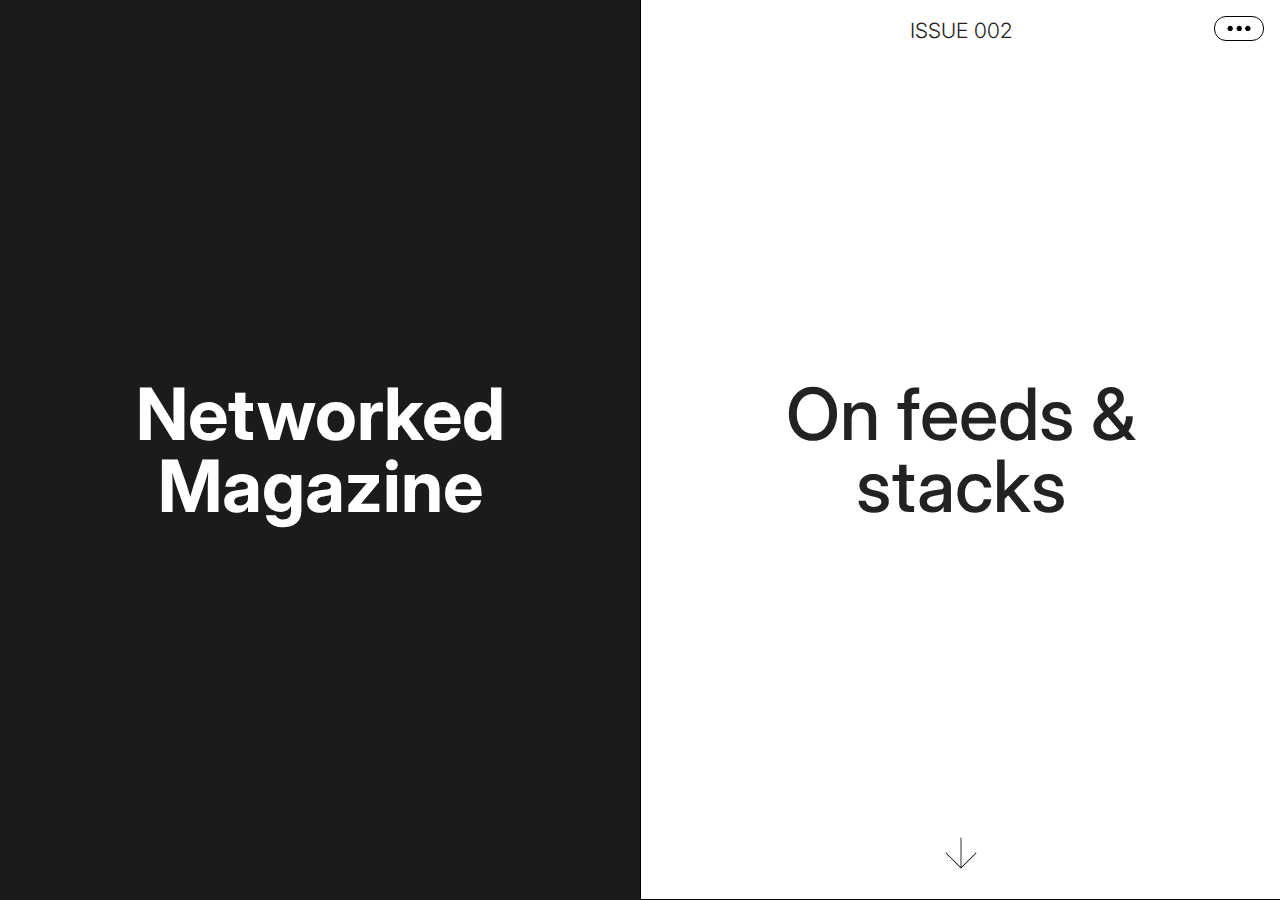
==== commit 89f4666f: "mobile mode" ====
--- a/index.html
+++ b/index.html
@@ -4,7 +4,7 @@
 <head>
 	<meta charset="UTF-8">
 	<meta name="viewport" content="width=device-width, initial-scale=1.0">
-	<title>M4gazine</title>
+	<title>Networked Magazine</title>
 
 	<link rel="stylesheet" href="https://fonts.googleapis.com/css2?family=Inter:wght@300;500&display=swap">
 	<link rel="stylesheet" href="css/style.css" />
@@ -36,7 +36,6 @@
 				<h3 class="issue-number">issue 002</h3>
 				<h2 class="issue-title">On feeds & stacks</h2>
 				<svg class="scroll-down" xmlns="http://www.w3.org/2000/svg" viewBox="0 0 100 125" xml:space="preserve"><path d="M49.2921143,88.2061768l0.0008545,0.0008545c0.0959473,0.0959473,0.2069702,0.1669922,0.3249512,0.2158203  C49.7357788,88.4716797,49.8644409,88.5,50,88.5s0.2642822-0.0283203,0.3820801-0.0770874  c0.117981-0.0488281,0.2290039-0.1199341,0.3249512-0.2158813l0.0008545-0.0008545l37.4991455-37.4991455  c0.390625-0.390625,0.390625-1.0234375,0-1.4140625s-1.0234375-0.390625-1.4140625,0L51,85.0859375V12.5  c0-0.5522461-0.4472656-1-1-1s-1,0.4477539-1,1v72.5859375L13.2070313,49.2929688  c-0.390625-0.390625-1.0234375-0.390625-1.4140625,0s-0.390625,1.0234375,0,1.4140625L49.2921143,88.2061768z"/></svg>
-
 			</header>
 
 		</section>
--- a/css/style_home.css
+++ b/css/style_home.css
@@ -92,6 +92,7 @@
 	color: #222;
 	border-bottom: 1px solid black;
 	border-left: 1px solid black;
+	position: relative;
 }
 
 header .issue-title{
@@ -310,3 +311,16 @@
 	content: '';
   }
 
+  @media (max-width:1024px)  {
+
+
+	main {
+		flex-direction: column;
+	}
+
+	.article-card {
+		/* min-height: 50vh; */
+	}
+
+
+  }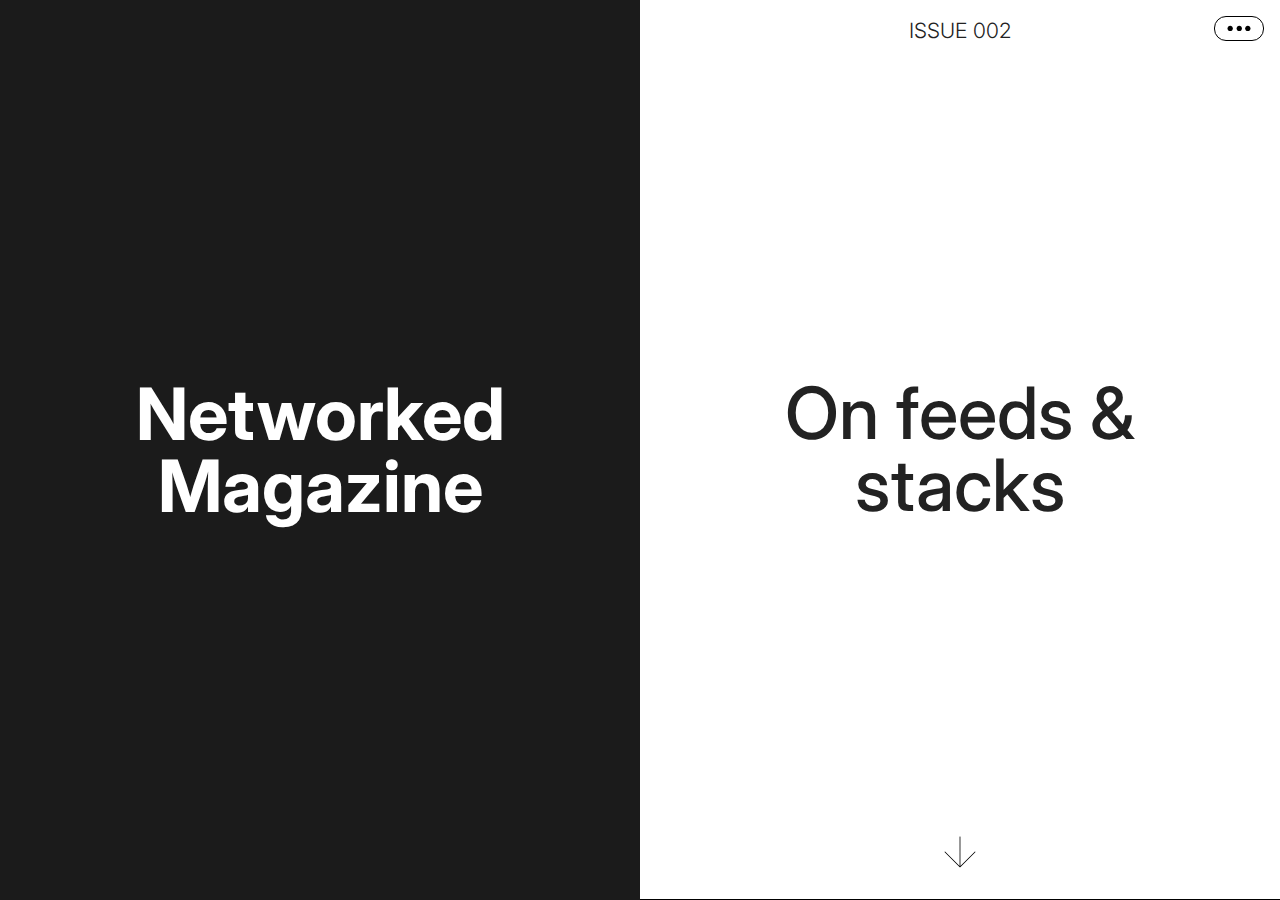
==== commit 086dc76c: "about panel draft" ====
--- a/index.html
+++ b/index.html
@@ -11,17 +11,17 @@
 	<link rel="stylesheet" href="css/style_home.css" />
 
 	<script src="/js/arena_home.js" defer></script>
-	<script src="/js/panelOverlay.js" defer></script>
 
 </head>
 
 <body>
 	<main>
 		<section id="channel-images">
-			<h1>Networked <br/>Magazine</h1>
+			<h1>Networked<br/>Magazine</h1>
 		</section>
 		<section id="channel-contents" data-wrapper>
-			<header class="intro">
+			<header>
+				<div class="intro">
 				<button id="toggle-panel" aria-expanded="false" aria-label="ToggleAbout">
 					<svg viewBox="0 0 80 50" fill="none" xmlns="http://www.w3.org/2000/svg">
 						<path fill="currentColor"
@@ -36,10 +36,32 @@
 				<h3 class="issue-number">issue 002</h3>
 				<h2 class="issue-title">On feeds & stacks</h2>
 				<svg class="scroll-down" xmlns="http://www.w3.org/2000/svg" viewBox="0 0 100 125" xml:space="preserve"><path d="M49.2921143,88.2061768l0.0008545,0.0008545c0.0959473,0.0959473,0.2069702,0.1669922,0.3249512,0.2158203  C49.7357788,88.4716797,49.8644409,88.5,50,88.5s0.2642822-0.0283203,0.3820801-0.0770874  c0.117981-0.0488281,0.2290039-0.1199341,0.3249512-0.2158813l0.0008545-0.0008545l37.4991455-37.4991455  c0.390625-0.390625,0.390625-1.0234375,0-1.4140625s-1.0234375-0.390625-1.4140625,0L51,85.0859375V12.5  c0-0.5522461-0.4472656-1-1-1s-1,0.4477539-1,1v72.5859375L13.2070313,49.2929688  c-0.390625-0.390625-1.0234375-0.390625-1.4140625,0s-0.390625,1.0234375,0,1.4140625L49.2921143,88.2061768z"/></svg>
+
+				</div>
+				<div id="about" class="about">
+
+					<dl>
+						<dt>Instructor</dt>
+						<dd>Manuel Ehrenfeld</dd>
+						<dt>Authors</dt>
+						<dd class="students">
+							<li>Camilla Balbi</li>
+							<li>Valentina Bartalesi</li>
+							<li>Federico Cantoni</li>
+							<li>Sara Colombini</li>
+							<li>Pietro Lafiandra</li>
+							<li>Giulio Sangiorgio</li>
+							<li>Piero Villa</li>
+
+						</dd>
+					</dl>
+					<p>
+						Networked Magazine is the outcome of a workshop held at IULM University during the months of pandemic. The workshop aimed to help students to understand the opportunities and constraints of the digital space and incorporate visual and coding skills by crafting together a website like it's 2020.
+					</p>
+				</div>
 			</header>
 
 		</section>
-
 	</main>
 </body>
 
--- a/css/style_home.css
+++ b/css/style_home.css
@@ -76,12 +76,23 @@
 	z-index: 10;
 	background: white;
 	padding: 0;
-	 overflow-y: scroll;
+	overflow-y: scroll;
 }
 
 /* Header */
 
+
 header {
+	display: flex;
+	flex-direction: column;
+	height: 100vh;
+	margin: 0;
+	padding: 0;
+	border-bottom: 1px solid black;
+	transition: flex 0.5s ease;
+}
+
+header .intro {
 	height: 100%;
     margin: 0;
     display: flex;
@@ -90,12 +101,10 @@
 	justify-content: center;
     padding: 16px;
 	color: #222;
-	border-bottom: 1px solid black;
-	border-left: 1px solid black;
-	position: relative;
-}
-
-header .issue-title{
+	position: relative;
+}
+
+header .intro .issue-title{
 	font-size: 8vmin;
 	text-align: center;
 	font-weight: 500;
@@ -103,9 +112,8 @@
 	padding: 0 50px;
 	z-index:100;
 	margin: 0;
-	margin: 0;
-}
-header .issue-number{
+}
+header .intro .issue-number{
 	position: absolute;
 	top:16px;
 	font-size: 21px;
@@ -116,7 +124,7 @@
 
 }
 
-header .scroll-down {
+header .intro .scroll-down {
 	position: absolute;
 	width: 50px;
 	height: 50px;
@@ -168,46 +176,54 @@
 /* About */
 
 .about {
-	height: 90vh;
-	color: black;
-	background-color: white;
-	padding: 16px;
-
+	font-size: 16px;
+	font-weight: 300;
+	opacity: 0;
+	transition: opacity 1s ease;
+	position: relative;
+	border-top: 1px solid black;
+	height: 0;
+	margin: 0;
+	padding: 0;
+	/* transform: translateY(-100%); */
+	background: white;
+	/* padding: 16px 0; */
+	width: 100%;
 	display: flex;
-	flex-direction: column;
-	justify-content: flex-end;
+	/* flex-direction: column; */
+	align-items: flex-end;
+	flex-wrap: wrap;
+}
+
+.about p {
+	margin: 0;
+	/* align-self: flex-start; */
+}
+
+.about > * {
+	flex: 1;
+}
+
+.active {
+	padding: 32px 16px;
+	/* min-height: 33vh; */
+	height: auto;
 	opacity: 1;
-
-	transform: translateX(100%);
-	/* transition: opacity 1s ease; */
-	transition: transform 1s ease;
-}
-
-.active {
-	/* opacity: 1; */
-	transform: translateX(0);
-}
-
-.about > * {
-		max-width: 70ch;
-}
+}
+
 
 dl {
 
-	display: flex;
-	flex-wrap: wrap;
-	font-weight: 300;
-	margin: 0;
-	margin-top: 32px;
+	font-weight: 300;
+	margin: 0;
   }
 
   dt {
-	flex-basis: 25%;
+	margin-top: 0.5em;
 
   }
   dd {
 	margin-left: auto;
-	flex-basis: 75%;
   }
 
   	.students li {
@@ -231,9 +247,7 @@
 	position: relative;
     min-height: 40vh;
     padding: 16px;
-    border: 1px solid black;
-	border-top: none;
-	border-right: none;
+    border-bottom: 1px solid black;
     display: flex;
 	flex-direction: column;
 }
